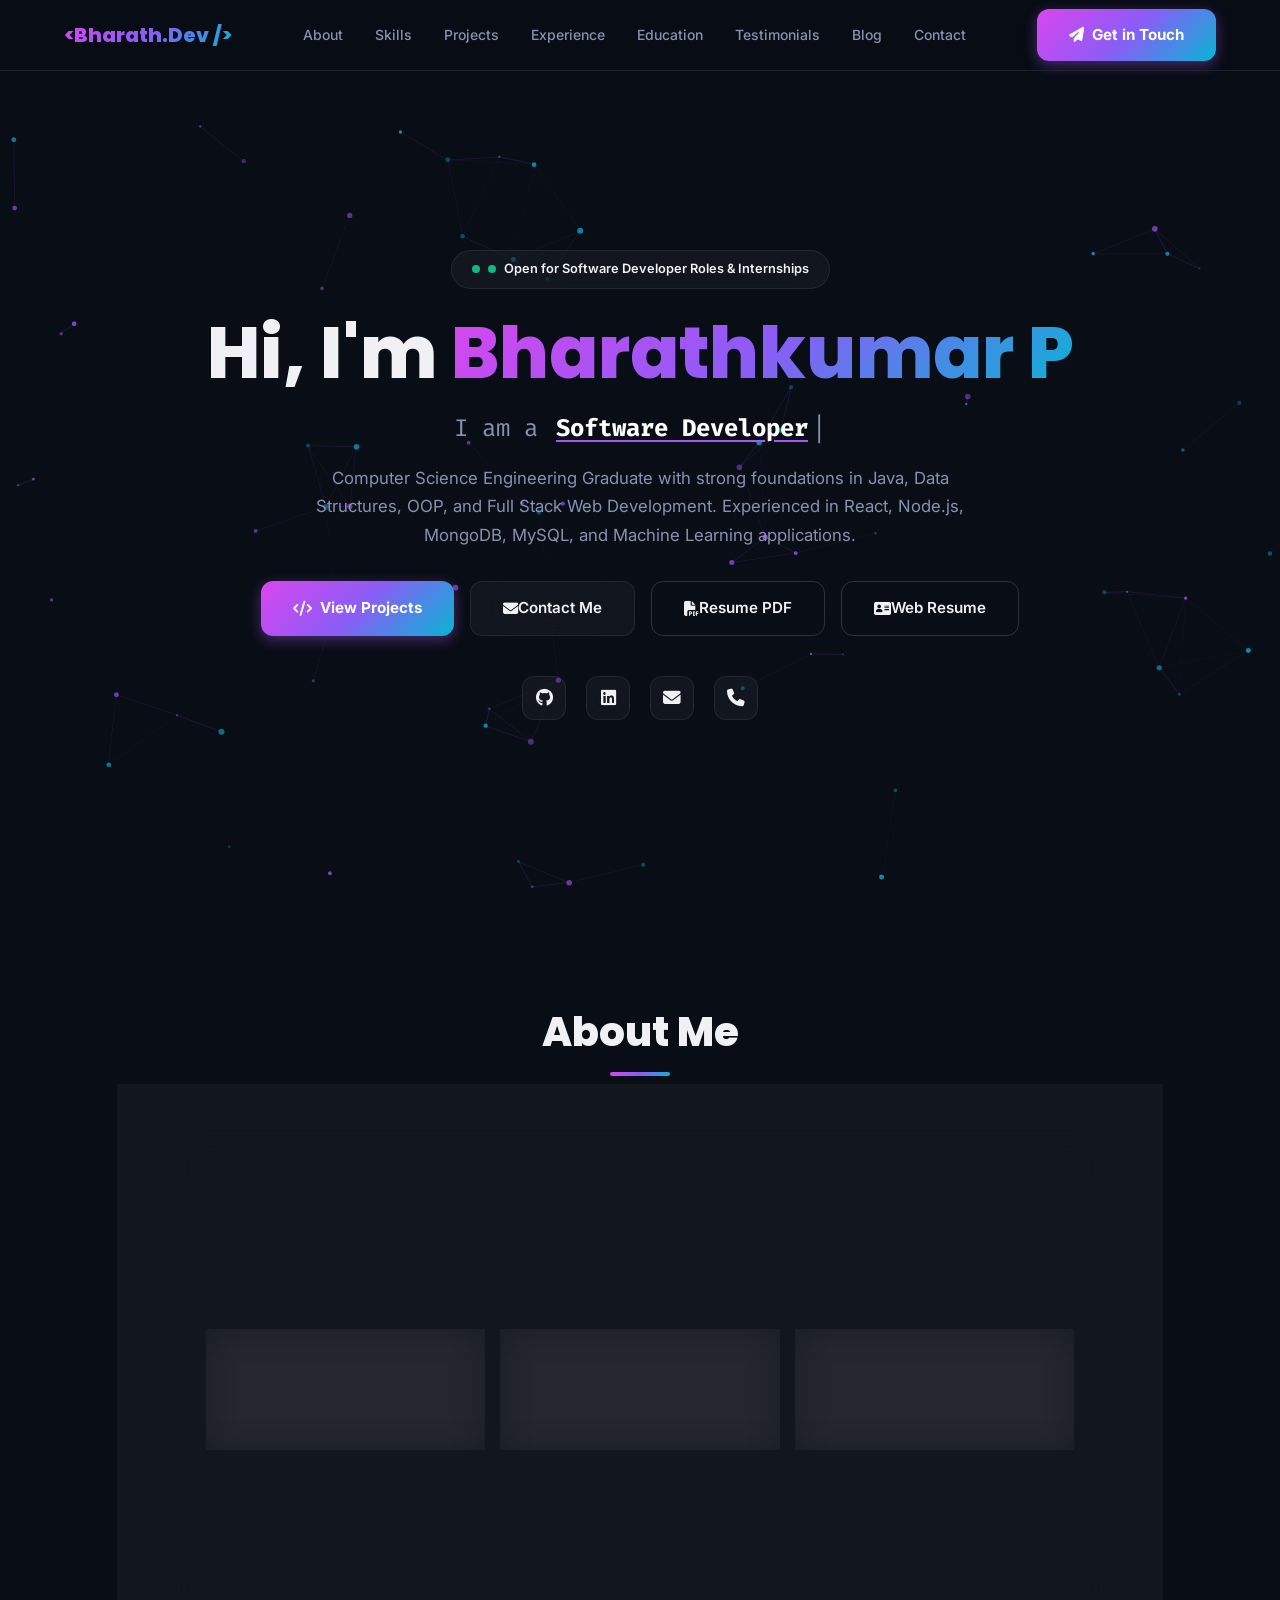
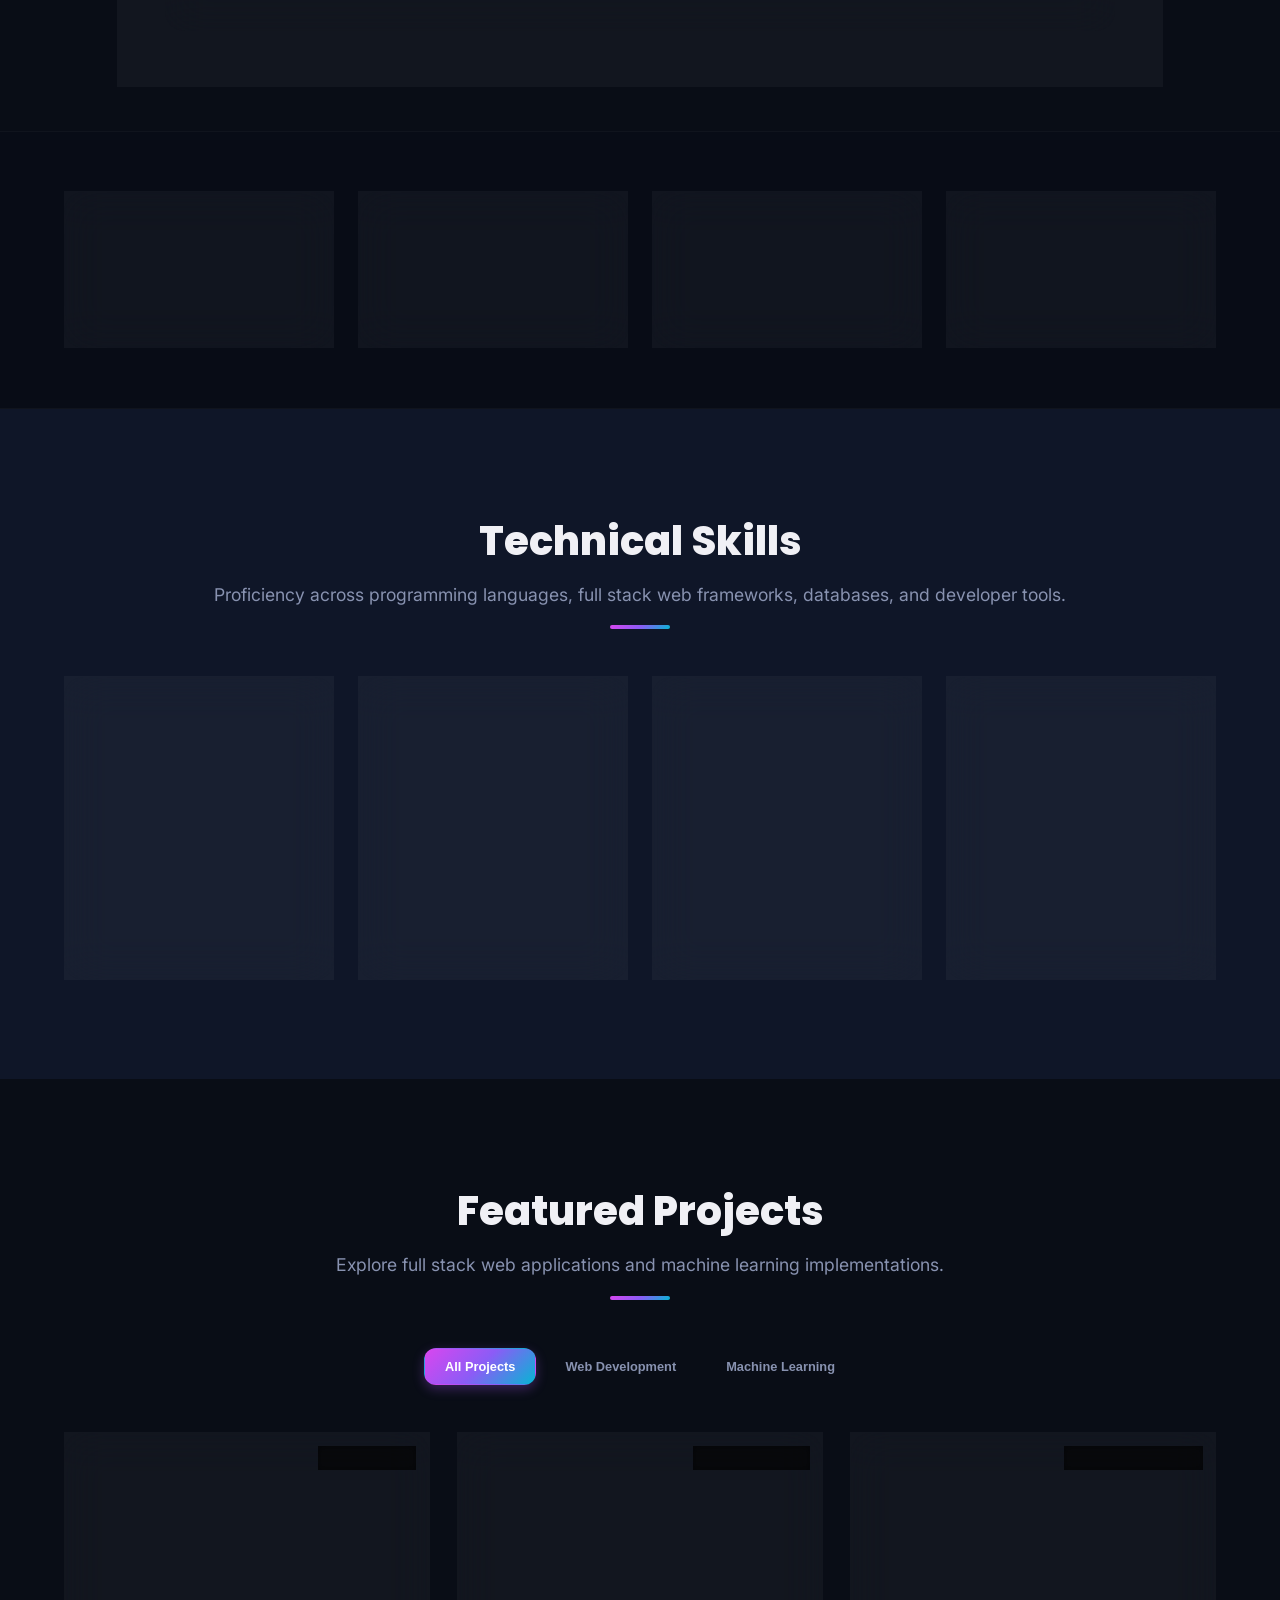
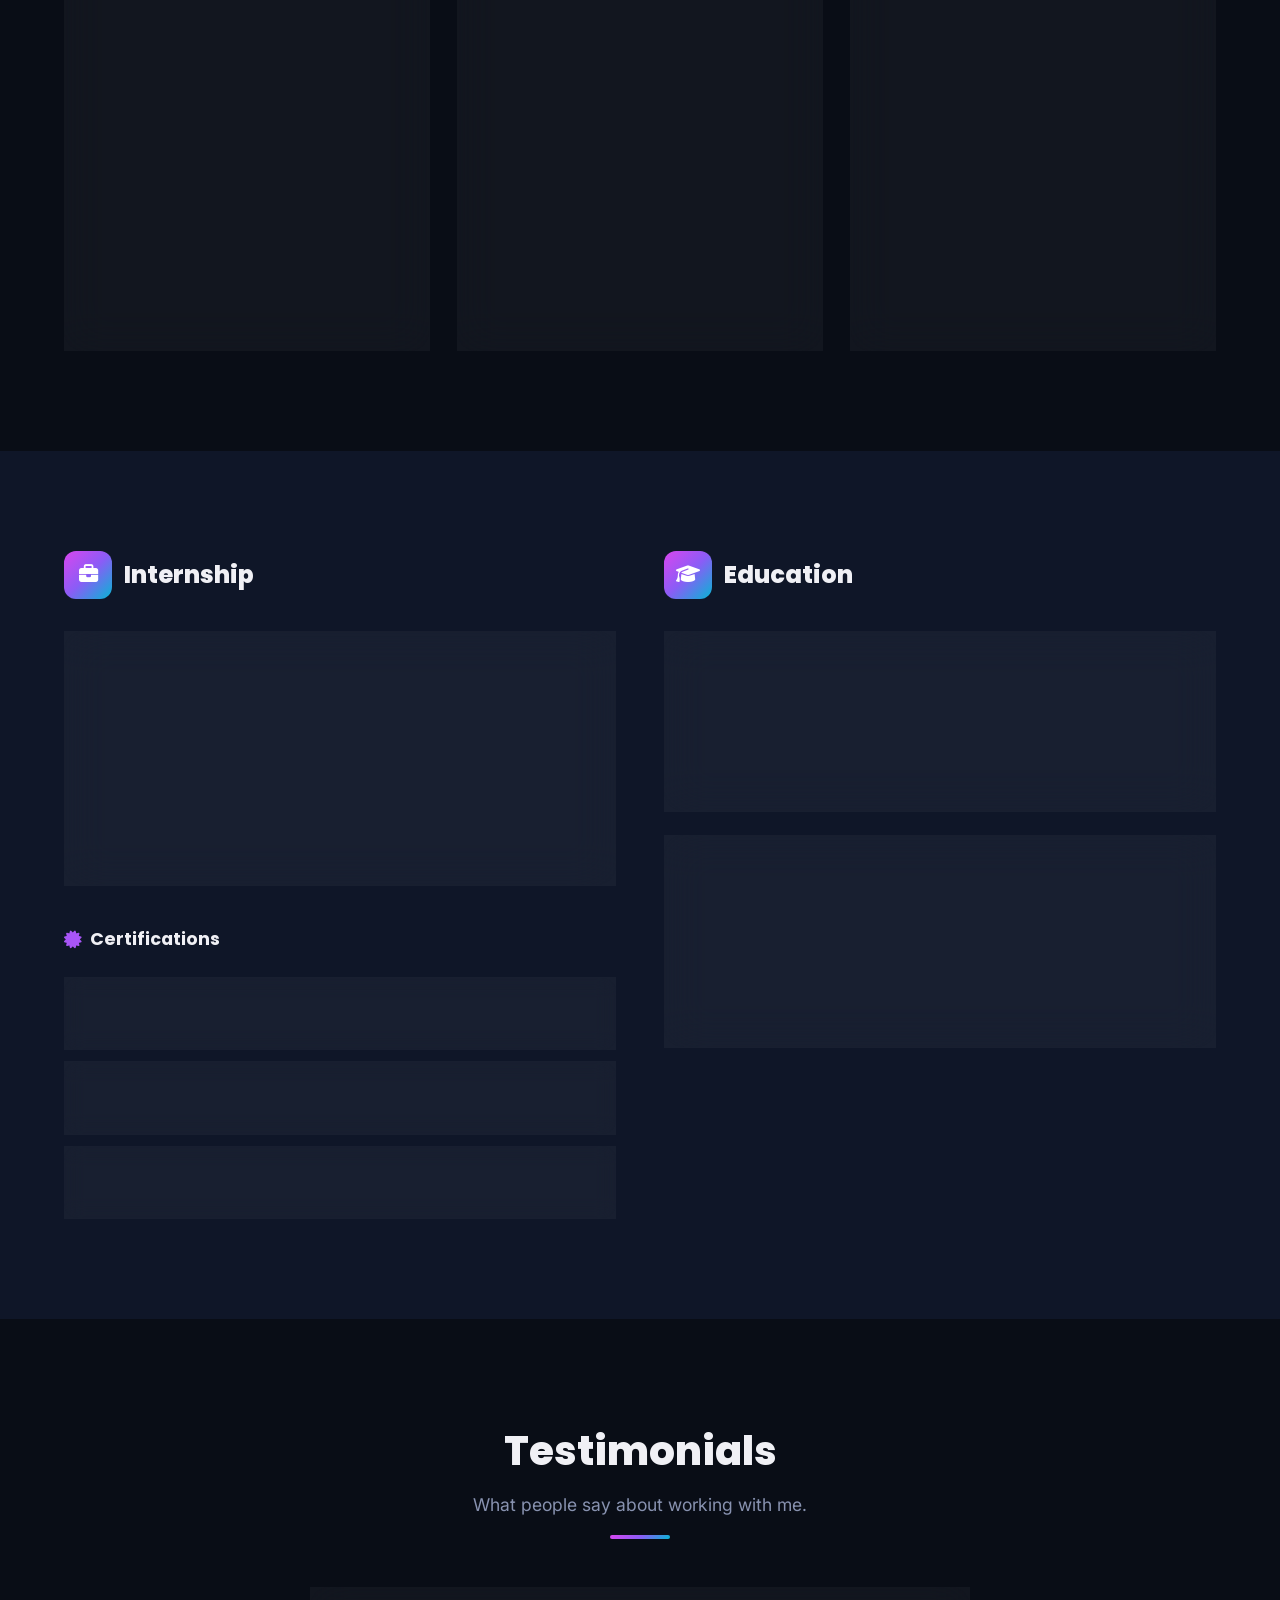
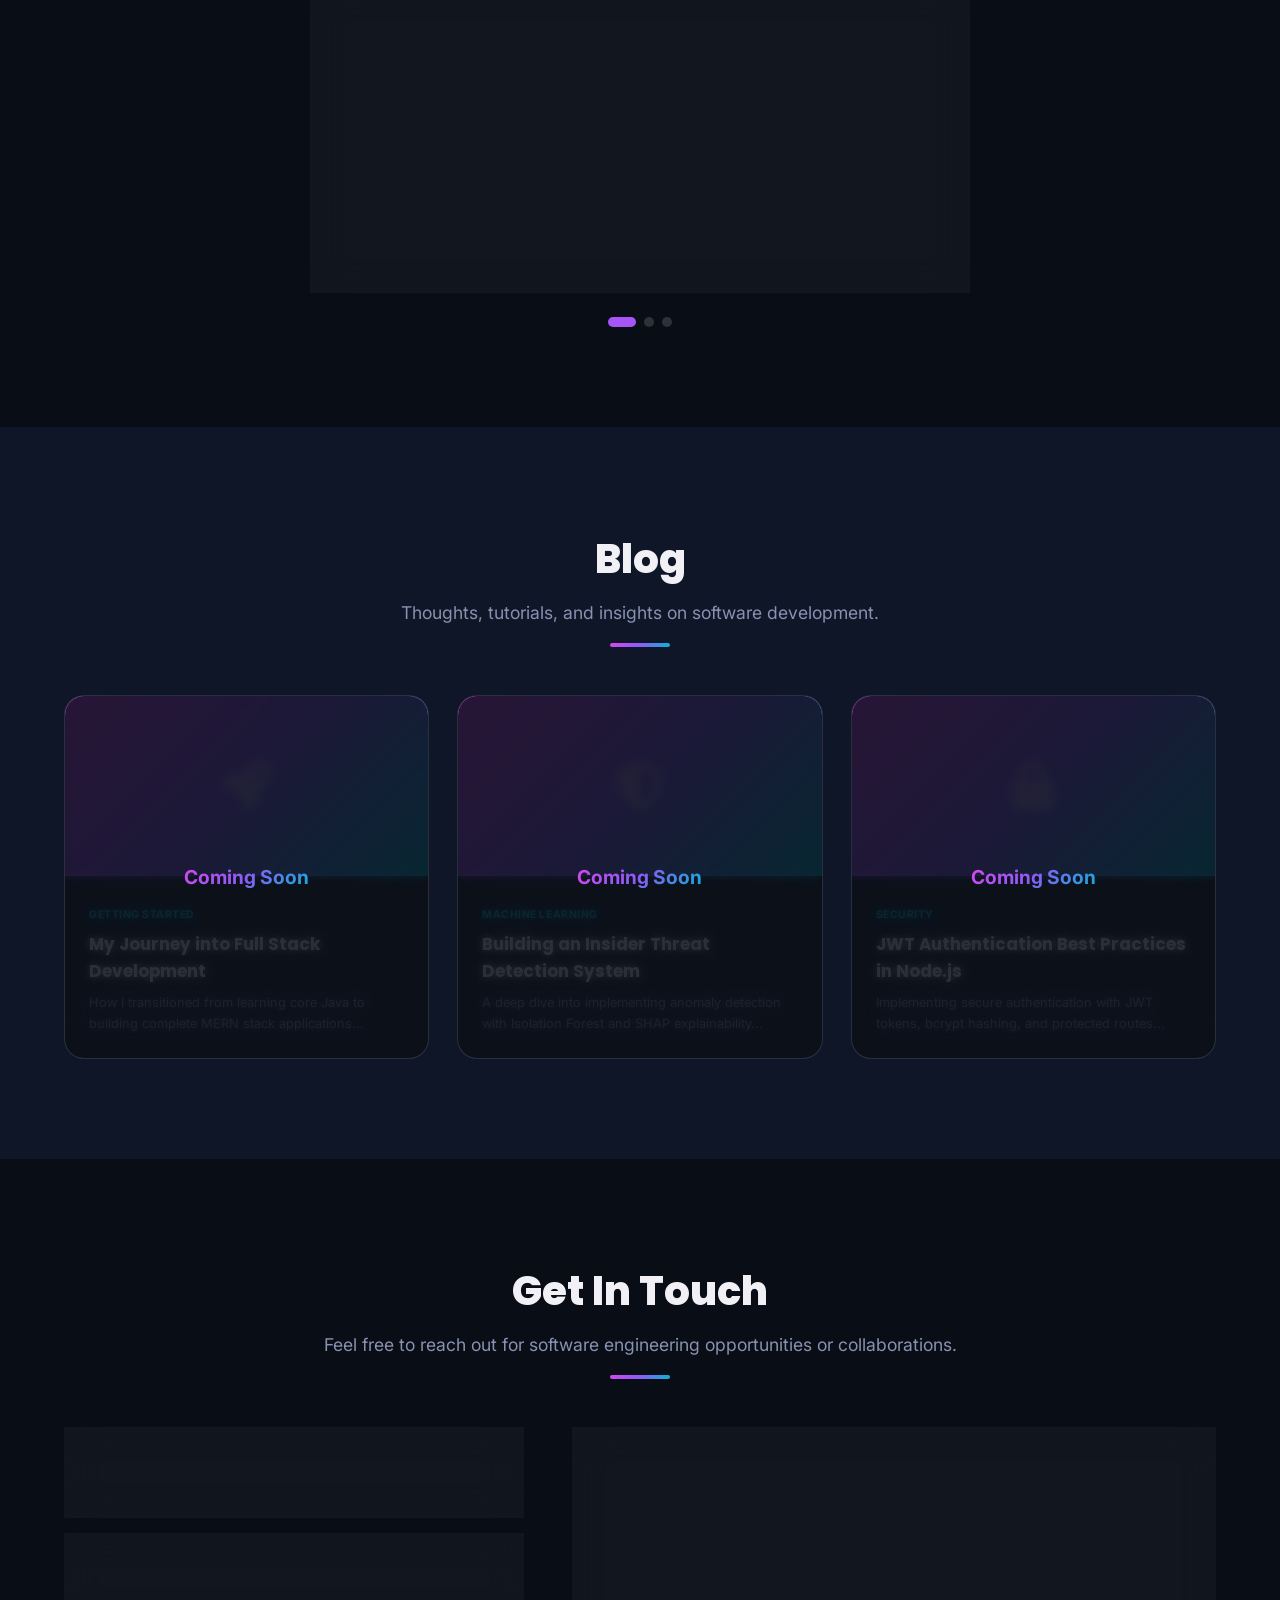
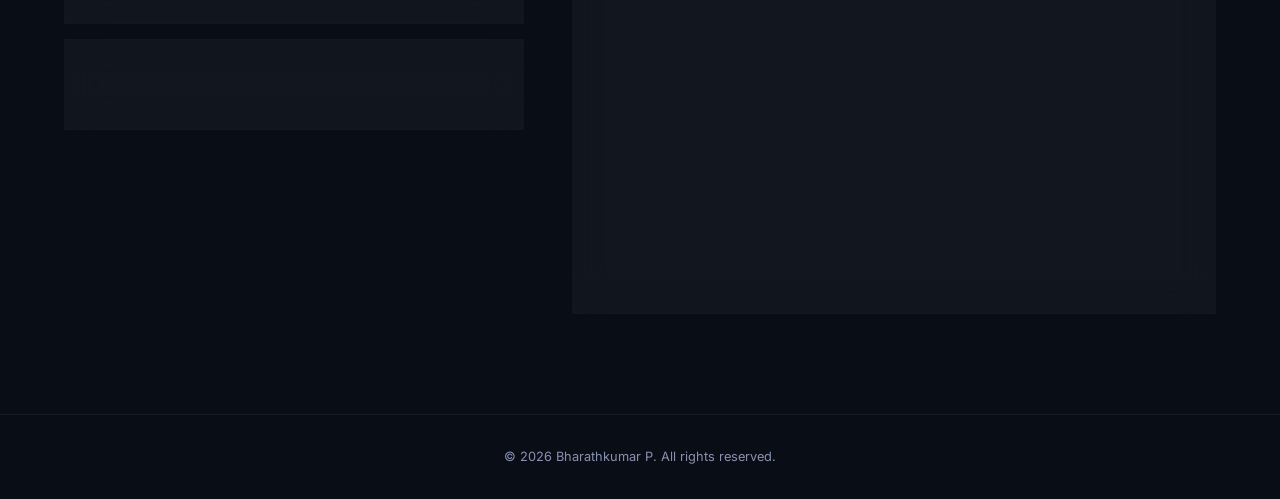
==== index.html @ 5c3d25b7 "Initial portfolio website" ====
<!DOCTYPE html>
<html lang="en">
<head>
    <meta charset="UTF-8">
    <meta name="viewport" content="width=device-width, initial-scale=1.0">
    <title>Bharathkumar P | Software Developer Portfolio</title>
    <meta name="description" content="Portfolio of Bharathkumar P — Computer Science graduate skilled in Java, React, Node.js, MongoDB, MySQL, and Machine Learning. Open for software developer roles.">
    <meta name="keywords" content="Bharathkumar P, Software Developer, Full Stack Developer, React, Java, Portfolio">
    <meta name="author" content="Bharathkumar P">
    <meta name="theme-color" content="#090d16">
    <link rel="stylesheet" href="index.css">
    <link rel="stylesheet" href="https://cdnjs.cloudflare.com/ajax/libs/font-awesome/6.5.1/css/all.min.css">
    <link href="https://fonts.googleapis.com/css2?family=Fira+Code:wght@400;500;700&family=Inter:wght@300;400;500;600;700;800&family=Poppins:wght@400;600;700;800&display=swap" rel="stylesheet">
</head>
<body>

    <!-- ==================== LOADING SCREEN ==================== -->
    <div class="loading-screen" id="loading-screen">
        <div class="loading-logo gradient-text">&lt;Bharath.Dev /&gt;</div>
        <div class="loading-ring"></div>
    </div>

    <!-- ==================== HEADER / NAVIGATION ==================== -->
    <header class="header" id="header">
        <div class="container header-inner">
            <a href="#hero" class="nav-logo gradient-text">&lt;Bharath.Dev /&gt;</a>

            <nav class="nav-links" id="nav-links">
                <a href="#about">About</a>
                <a href="#skills">Skills</a>
                <a href="#projects">Projects</a>
                <a href="#experience">Experience</a>
                <a href="#education">Education</a>
                <a href="#testimonials">Testimonials</a>
                <a href="#blog">Blog</a>
                <a href="#contact">Contact</a>
            </nav>

            <a href="#contact" class="nav-cta btn-primary">
                <i class="fa-solid fa-paper-plane"></i> Get in Touch
            </a>

            <button class="mobile-menu-btn" id="mobile-menu-btn" aria-label="Toggle menu">
                <i class="fa-solid fa-bars"></i>
            </button>
        </div>

        <div class="mobile-menu" id="mobile-menu">
            <a href="#about">About</a>
            <a href="#skills">Skills</a>
            <a href="#projects">Projects</a>
            <a href="#experience">Experience</a>
            <a href="#education">Education</a>
            <a href="#testimonials">Testimonials</a>
            <a href="#blog">Blog</a>
            <a href="#contact">Contact</a>
        </div>
    </header>

    <!-- ==================== HERO SECTION ==================== -->
    <section class="hero" id="hero">
        <canvas id="particle-canvas"></canvas>
        <div class="hero-content">
            <div class="hero-badge">
                <span class="status-dot"></span>
                <span>Open for Software Developer Roles &amp; Internships</span>
            </div>

            <h1 class="hero-title">
                Hi, I'm <span class="gradient-text">Bharathkumar P</span>
            </h1>

            <div class="hero-typing">
                <span>I am a&nbsp;</span>
                <span id="typing-text" class="typing-highlight"></span>
                <span class="cursor">|</span>
            </div>

            <p class="hero-description">
                Computer Science Engineering Graduate with strong foundations in Java, Data Structures, OOP, and Full Stack Web Development. Experienced in React, Node.js, MongoDB, MySQL, and Machine Learning applications.
            </p>

            <div class="hero-buttons">
                <a href="#projects" class="btn-primary">
                    <i class="fa-solid fa-code"></i> View Projects
                </a>
                <a href="#contact" class="btn-secondary">
                    <i class="fa-solid fa-envelope"></i> Contact Me
                </a>
                <a href="Bharathkumar_P_Resume.pdf" target="_blank" class="btn-outline" title="View PDF Resume">
                    <i class="fa-solid fa-file-pdf"></i> Resume PDF
                </a>
                <a href="resume.html" target="_blank" class="btn-outline" title="Interactive Web Resume">
                    <i class="fa-solid fa-address-card"></i> Web Resume
                </a>
            </div>

            <div class="hero-socials">
                <a href="https://github.com/BHARATHKUMAR011" target="_blank" rel="noopener noreferrer" title="GitHub">
                    <i class="fa-brands fa-github"></i>
                </a>
                <a href="https://linkedin.com/in/bharath-kumar-p-1548b025b" target="_blank" rel="noopener noreferrer" title="LinkedIn">
                    <i class="fa-brands fa-linkedin"></i>
                </a>
                <a href="mailto:bharathkumarp234@gmail.com" title="Email">
                    <i class="fa-solid fa-envelope"></i>
                </a>
                <a href="tel:+919384428341" title="Phone">
                    <i class="fa-solid fa-phone"></i>
                </a>
            </div>
        </div>
    </section>

    <!-- ==================== ABOUT SECTION ==================== -->
    <section class="section" id="about">
        <div class="container">
            <div class="section-header reveal">
                <h2 class="section-title">About Me</h2>
                <div class="section-divider"></div>
            </div>

            <div class="about-container reveal">
                <div class="about-text">
                    <h3>Passionate Entry-Level Software Developer</h3>
                    <p>
                        Entry-level Software Developer based in Chennai, Tamil Nadu with strong foundations in Java, Data Structures, Object-Oriented Programming, and Full Stack Web Development. Skilled in React, Node.js, MongoDB, and MySQL with hands-on experience in web development and machine learning projects.
                    </p>

                    <div class="about-highlights">
                        <div class="about-highlight-card">
                            <i class="fa-solid fa-code"></i>
                            <div class="highlight-label">Core Langs</div>
                            <div class="highlight-value">Java & Python</div>
                        </div>
                        <div class="about-highlight-card">
                            <div class="skill-icon-box" style="width:auto; height:auto; background:none;"><i class="fa-solid fa-layer-group"></i></div>
                            <div class="highlight-label">Stack</div>
                            <div class="highlight-value">MERN & MySQL</div>
                        </div>
                        <div class="about-highlight-card">
                            <i class="fa-solid fa-brain"></i>
                            <div class="highlight-label">Domain</div>
                            <div class="highlight-value">Web & ML</div>
                        </div>
                    </div>

                    <div class="about-strengths">
                        <span class="about-strengths-label">Core Strengths & Interests:</span>
                        <div class="about-tags">
                            <span class="about-tag"><i class="fa-solid fa-check"></i> Technical Problem Solving</span>
                            <span class="about-tag"><i class="fa-solid fa-check"></i> Team Collaboration</span>
                            <span class="about-tag"><i class="fa-solid fa-check"></i> Leadership</span>
                            <span class="about-tag"><i class="fa-solid fa-check"></i> Time Management</span>
                            <span class="about-tag"><i class="fa-solid fa-check"></i> Continuous Learning</span>
                            <span class="about-tag"><i class="fa-solid fa-book"></i> Reading Books</span>
                        </div>
                    </div>
                </div>
            </div>
        </div>
    </section>

    <!-- ==================== STATS COUNTER ==================== -->
    <section class="stats" id="stats">
        <div class="container">
            <div class="stats-grid">
                <div class="stat-card reveal reveal-delay-1">
                    <div class="stat-number" data-target="3" data-suffix="+">0</div>
                    <div class="stat-label">Projects Built</div>
                </div>
                <div class="stat-card reveal reveal-delay-2">
                    <div class="stat-number" data-target="10" data-suffix="+">0</div>
                    <div class="stat-label">Technologies</div>
                </div>
                <div class="stat-card reveal reveal-delay-3">
                    <div class="stat-number" data-target="8" data-suffix=".01">0</div>
                    <div class="stat-label">CGPA Score</div>
                </div>
                <div class="stat-card reveal reveal-delay-4">
                    <div class="stat-number" data-target="1" data-suffix="">0</div>
                    <div class="stat-label">Internship</div>
                </div>
            </div>
        </div>
    </section>

    <!-- ==================== TECHNICAL SKILLS ==================== -->
    <section class="section section-alt" id="skills">
        <div class="container">
            <div class="section-header reveal">
                <h2 class="section-title">Technical Skills</h2>
                <p class="section-subtitle">Proficiency across programming languages, full stack web frameworks, databases, and developer tools.</p>
                <div class="section-divider"></div>
            </div>

            <div class="skills-grid">
                <!-- Languages -->
                <div class="skill-category reveal reveal-delay-1">
                    <div class="skill-category-header">
                        <div class="skill-icon-box"><i class="fa-solid fa-terminal"></i></div>
                        <h3>Languages</h3>
                    </div>
                    <div class="skill-bars">
                        <div class="skill-bar">
                            <div class="skill-bar-label">
                                <span>Java</span><span>85%</span>
                            </div>
                            <div class="skill-bar-track">
                                <div class="skill-bar-fill" style="--fill-width: 85%"></div>
                            </div>
                        </div>
                        <div class="skill-bar">
                            <div class="skill-bar-label">
                                <span>Python</span><span>80%</span>
                            </div>
                            <div class="skill-bar-track">
                                <div class="skill-bar-fill" style="--fill-width: 80%"></div>
                            </div>
                        </div>
                        <div class="skill-bar">
                            <div class="skill-bar-label">
                                <span>C</span><span>70%</span>
                            </div>
                            <div class="skill-bar-track">
                                <div class="skill-bar-fill" style="--fill-width: 70%"></div>
                            </div>
                        </div>
                    </div>
                </div>

                <!-- Frontend -->
                <div class="skill-category reveal reveal-delay-2">
                    <div class="skill-category-header">
                        <div class="skill-icon-box"><i class="fa-solid fa-laptop-code"></i></div>
                        <h3>Frontend</h3>
                    </div>
                    <div class="skill-bars">
                        <div class="skill-bar">
                            <div class="skill-bar-label">
                                <span>React.js</span><span>85%</span>
                            </div>
                            <div class="skill-bar-track">
                                <div class="skill-bar-fill" style="--fill-width: 85%"></div>
                            </div>
                        </div>
                        <div class="skill-bar">
                            <div class="skill-bar-label">
                                <span>JavaScript (ES6+)</span><span>82%</span>
                            </div>
                            <div class="skill-bar-track">
                                <div class="skill-bar-fill" style="--fill-width: 82%"></div>
                            </div>
                        </div>
                        <div class="skill-bar">
                            <div class="skill-bar-label">
                                <span>HTML5 / CSS3</span><span>90%</span>
                            </div>
                            <div class="skill-bar-track">
                                <div class="skill-bar-fill" style="--fill-width: 90%"></div>
                            </div>
                        </div>
                    </div>
                </div>

                <!-- Backend & DB -->
                <div class="skill-category reveal reveal-delay-3">
                    <div class="skill-category-header">
                        <div class="skill-icon-box"><i class="fa-solid fa-server"></i></div>
                        <h3>Backend & DB</h3>
                    </div>
                    <div class="skill-bars">
                        <div class="skill-bar">
                            <div class="skill-bar-label">
                                <span>Node.js / Express</span><span>80%</span>
                            </div>
                            <div class="skill-bar-track">
                                <div class="skill-bar-fill" style="--fill-width: 80%"></div>
                            </div>
                        </div>
                        <div class="skill-bar">
                            <div class="skill-bar-label">
                                <span>Spring Boot</span><span>72%</span>
                            </div>
                            <div class="skill-bar-track">
                                <div class="skill-bar-fill" style="--fill-width: 72%"></div>
                            </div>
                        </div>
                        <div class="skill-bar">
                            <div class="skill-bar-label">
                                <span>MySQL & MongoDB</span><span>85%</span>
                            </div>
                            <div class="skill-bar-track">
                                <div class="skill-bar-fill" style="--fill-width: 85%"></div>
                            </div>
                        </div>
                    </div>
                </div>

                <!-- Developer Tools -->
                <div class="skill-category reveal reveal-delay-4">
                    <div class="skill-category-header">
                        <div class="skill-icon-box"><i class="fa-solid fa-wrench"></i></div>
                        <h3>Developer Tools</h3>
                    </div>
                    <div class="skill-tags">
                        <span class="skill-tag"><i class="fa-brands fa-git-alt"></i> Git</span>
                        <span class="skill-tag"><i class="fa-brands fa-github"></i> GitHub</span>
                        <span class="skill-tag">VS Code</span>
                        <span class="skill-tag">IntelliJ IDEA</span>
                        <span class="skill-tag">Eclipse</span>
                        <span class="skill-tag">REST APIs</span>
                        <span class="skill-tag">JWT & Bcrypt</span>
                        <span class="skill-tag">Vite</span>
                    </div>
                </div>
            </div>
        </div>
    </section>

    <!-- ==================== FEATURED PROJECTS ==================== -->
    <section class="section" id="projects">
        <div class="container">
            <div class="section-header reveal">
                <h2 class="section-title">Featured Projects</h2>
                <p class="section-subtitle">Explore full stack web applications and machine learning implementations.</p>
                <div class="section-divider"></div>
            </div>

            <div class="project-filters reveal">
                <button class="filter-btn active" data-filter="all">All Projects</button>
                <button class="filter-btn" data-filter="web">Web Development</button>
                <button class="filter-btn" data-filter="ml">Machine Learning</button>
            </div>

            <div class="projects-grid" id="projects-grid">
                <!-- Project 1: Habit Tracker -->
                <div class="project-card reveal reveal-delay-1" data-category="web">
                    <div class="project-card-image">
                        <img src="https://images.unsplash.com/photo-1484480974693-6ca0a78fb36b?auto=format&fit=crop&w=600&q=80" alt="Habit Tracker MERN Stack Application">
                        <span class="project-card-badge">MERN Stack</span>
                    </div>
                    <div class="project-card-body">
                        <h3>Habit Tracker Application</h3>
                        <p>Full-stack application for users to create, update, delete, and monitor daily habits. Features JWT authentication, bcrypt hashing, consecutive streak calculation, and responsive UI updates.</p>
                        <div class="project-tech-tags">
                            <span class="project-tech-tag">React.js</span>
                            <span class="project-tech-tag">Node.js</span>
                            <span class="project-tech-tag">Express.js</span>
                            <span class="project-tech-tag">MongoDB</span>
                            <span class="project-tech-tag">JWT</span>
                        </div>
                        <div class="project-card-footer">
                            <button class="project-details-btn" data-project="habit">
                                Details <i class="fa-solid fa-arrow-right"></i>
                            </button>
                            <div style="display: flex; gap: 8px; flex-wrap: wrap;">
                                <a href="https://habit-tracker-smoky-theta.vercel.app/" target="_blank" rel="noopener noreferrer" class="project-repo-link" style="background: rgba(16, 185, 129, 0.15); color: #10b981; border-color: rgba(16, 185, 129, 0.3);">
                                    <i class="fa-solid fa-arrow-up-right-from-square"></i> Live Demo
                                </a>
                                <a href="https://github.com/BHARATHKUMAR011/Habit-Tracker" target="_blank" rel="noopener noreferrer" class="project-repo-link">
                                    <i class="fa-brands fa-github"></i> Repository
                                </a>
                            </div>
                        </div>
                    </div>
                </div>

                <!-- Project 2: INOX Theatre Booking -->
                <div class="project-card reveal reveal-delay-2" data-category="web">
                    <div class="project-card-image">
                        <img src="https://images.unsplash.com/photo-1489599849927-2ee91cede3ba?auto=format&fit=crop&w=600&q=80" alt="INOX Theatre Movie Booking System">
                        <span class="project-card-badge">React + MySQL</span>
                    </div>
                    <div class="project-card-body">
                        <h3>INOX Theatre Movie Booking</h3>
                        <p>Full-stack movie ticketing Single Page Application (SPA). Interactive seat selection interface with automated e-ticket generation and secure user data via JWT authentication.</p>
                        <div class="project-tech-tags">
                            <span class="project-tech-tag">React.js</span>
                            <span class="project-tech-tag">Node.js</span>
                            <span class="project-tech-tag">MySQL</span>
                            <span class="project-tech-tag">REST API</span>
                        </div>
                        <div class="project-card-footer">
                            <button class="project-details-btn" data-project="inox">
                                Details <i class="fa-solid fa-arrow-right"></i>
                            </button>
                            <a href="https://github.com/BHARATHKUMAR011/INOX-Theatre-Movie-Booking-System" target="_blank" rel="noopener noreferrer" class="project-repo-link">
                                <i class="fa-brands fa-github"></i> Repository
                            </a>
                        </div>
                    </div>
                </div>

                <!-- Project 3: Insider Threat Detection -->
                <div class="project-card reveal reveal-delay-3" data-category="ml">
                    <div class="project-card-image">
                        <img src="https://images.unsplash.com/photo-1563986768609-322da13575f3?auto=format&fit=crop&w=600&q=80" alt="Insider Threat Detection System">
                        <span class="project-card-badge">Machine Learning</span>
                    </div>
                    <div class="project-card-body">
                        <h3>Insider Threat Detection</h3>
                        <p>ML-based insider threat detection system implementing Isolation Forest and One-Class SVM algorithms with feature engineering and SHAP model explainability via Streamlit.</p>
                        <div class="project-tech-tags">
                            <span class="project-tech-tag">Python</span>
                            <span class="project-tech-tag">Scikit-Learn</span>
                            <span class="project-tech-tag">Streamlit</span>
                            <span class="project-tech-tag">SHAP</span>
                        </div>
                        <div class="project-card-footer">
                            <button class="project-details-btn" data-project="threat">
                                Details <i class="fa-solid fa-arrow-right"></i>
                            </button>
                            <a href="https://github.com/BHARATHKUMAR011/AI-Powered-Insider-Threat-Detection-System" target="_blank" rel="noopener noreferrer" class="project-repo-link">
                                <i class="fa-brands fa-github"></i> Repository
                            </a>
                        </div>
                    </div>
                </div>
            </div>
        </div>
    </section>

    <!-- ==================== EXPERIENCE ==================== -->
    <section class="section section-alt" id="experience">
        <div class="container">
            <div class="timeline-grid">
                <!-- Internship Column -->
                <div class="timeline-column reveal-left">
                    <div class="timeline-column-header">
                        <div class="skill-icon-box"><i class="fa-solid fa-briefcase"></i></div>
                        <h2>Internship</h2>
                    </div>

                    <div class="timeline-items">
                        <div class="timeline-card">
                            <div class="timeline-card-header">
                                <h3>Web Development Intern</h3>
                                <span class="timeline-date">June – August 2025</span>
                            </div>
                            <h4>Shahar Technologies OPC Private Limited, Madurai</h4>
                            <ul>
                                <li>Developed and maintained responsive web pages ensuring cross-browser compatibility.</li>
                                <li>Collaborated closely with design teams to translate UI/UX designs into efficient frontend code.</li>
                                <li>Executed and optimized CRUD operations using SQL database structures.</li>
                            </ul>
                        </div>
                    </div>

                    <!-- Certifications -->
                    <div class="certs-section">
                        <h3 class="certs-heading"><i class="fa-solid fa-certificate"></i> Certifications</h3>
                        <div class="cert-grid">
                            <div class="cert-card">
                                <i class="fa-solid fa-award"></i>
                                <div>
                                    <div class="cert-title">Web Development Intern Certification</div>
                                    <div class="cert-issuer">Shahar Technologies</div>
                                </div>
                            </div>
                            <div class="cert-card">
                                <i class="fa-solid fa-award"></i>
                                <div>
                                    <div class="cert-title">Employability Skills</div>
                                    <div class="cert-issuer">Titan LEAP & Naandi Foundation</div>
                                </div>
                            </div>
                            <div class="cert-card">
                                <i class="fa-solid fa-award"></i>
                                <div>
                                    <div class="cert-title">AI Fluency Training</div>
                                    <div class="cert-issuer">Naan Mudhalvan & Microsoft</div>
                                </div>
                            </div>
                        </div>
                    </div>
                </div>

                <!-- Education Column -->
                <div class="timeline-column reveal-right" id="education">
                    <div class="timeline-column-header">
                        <div class="skill-icon-box"><i class="fa-solid fa-graduation-cap"></i></div>
                        <h2>Education</h2>
                    </div>

                    <div class="timeline-items">
                        <div class="timeline-card">
                            <div class="timeline-card-header">
                                <h3>B.E. Computer Science & Engineering</h3>
                                <span class="timeline-date">2022 – 2026</span>
                            </div>
                            <h4>University College of Engineering, BIT Campus, Trichy</h4>
                            <div class="gpa-badge">CGPA: 8.01 / 10</div>
                        </div>

                        <div class="timeline-card">
                            <div class="timeline-card-header">
                                <h3>Higher Secondary Schooling (HSC & SSLC)</h3>
                                <span class="timeline-date-muted">SJSV HSS, Villupuram</span>
                            </div>
                            <div class="score-grid">
                                <div class="score-item">
                                    <div class="score-label">HSC Score</div>
                                    <div class="score-value gradient-text">84.6%</div>
                                </div>
                                <div class="score-item">
                                    <div class="score-label">SSLC Score</div>
                                    <div class="score-value gradient-text">80.3%</div>
                                </div>
                            </div>
                        </div>
                    </div>
                </div>
            </div>
        </div>
    </section>

    <!-- ==================== TESTIMONIALS ==================== -->
    <section class="section" id="testimonials">
        <div class="container">
            <div class="section-header reveal">
                <h2 class="section-title">Testimonials</h2>
                <p class="section-subtitle">What people say about working with me.</p>
                <div class="section-divider"></div>
            </div>

            <div class="testimonial-carousel reveal">
                <div class="testimonial-track">
                    <div class="testimonial-slide">
                        <div class="testimonial-card">
                            <div class="quote-icon"><i class="fa-solid fa-quote-left"></i></div>
                            <blockquote>
                                "Bharath is an exceptional developer with a keen eye for detail. His ability to quickly learn new technologies and deliver high-quality code made him an invaluable member of our team during his internship."
                            </blockquote>
                            <div class="testimonial-author">
                                <span class="name">Team Lead</span>
                                <span class="role">Shahar Technologies</span>
                            </div>
                        </div>
                    </div>
                    <div class="testimonial-slide">
                        <div class="testimonial-card">
                            <div class="quote-icon"><i class="fa-solid fa-quote-left"></i></div>
                            <blockquote>
                                "Working with Bharath on our college project was a fantastic experience. His strong foundation in Java and data structures, combined with his collaborative spirit, drove our team to deliver outstanding results."
                            </blockquote>
                            <div class="testimonial-author">
                                <span class="name">Project Partner</span>
                                <span class="role">UCE BIT Campus, Trichy</span>
                            </div>
                        </div>
                    </div>
                    <div class="testimonial-slide">
                        <div class="testimonial-card">
                            <div class="quote-icon"><i class="fa-solid fa-quote-left"></i></div>
                            <blockquote>
                                "Bharath demonstrates remarkable problem-solving skills and a passion for continuous learning. His MERN stack projects showcase both technical depth and a user-centric approach to software development."
                            </blockquote>
                            <div class="testimonial-author">
                                <span class="name">Faculty Advisor</span>
                                <span class="role">Department of CSE, UCE BIT Campus</span>
                            </div>
                        </div>
                    </div>
                </div>
                <div class="testimonial-dots">
                    <button class="testimonial-dot active" aria-label="Slide 1"></button>
                    <button class="testimonial-dot" aria-label="Slide 2"></button>
                    <button class="testimonial-dot" aria-label="Slide 3"></button>
                </div>
            </div>
        </div>
    </section>

    <!-- ==================== BLOG SECTION ==================== -->
    <section class="section section-alt" id="blog">
        <div class="container">
            <div class="section-header reveal">
                <h2 class="section-title">Blog</h2>
                <p class="section-subtitle">Thoughts, tutorials, and insights on software development.</p>
                <div class="section-divider"></div>
            </div>

            <div class="blog-grid">
                <div class="blog-card reveal reveal-delay-1">
                    <div class="blog-card-image">
                        <i class="fa-solid fa-rocket"></i>
                    </div>
                    <div class="blog-card-body">
                        <span class="blog-tag">Getting Started</span>
                        <h3>My Journey into Full Stack Development</h3>
                        <p>How I transitioned from learning core Java to building complete MERN stack applications...</p>
                    </div>
                    <div class="coming-soon-overlay">
                        <span class="gradient-text">Coming Soon</span>
                    </div>
                </div>

                <div class="blog-card reveal reveal-delay-2">
                    <div class="blog-card-image">
                        <i class="fa-solid fa-shield-halved"></i>
                    </div>
                    <div class="blog-card-body">
                        <span class="blog-tag">Machine Learning</span>
                        <h3>Building an Insider Threat Detection System</h3>
                        <p>A deep dive into implementing anomaly detection with Isolation Forest and SHAP explainability...</p>
                    </div>
                    <div class="coming-soon-overlay">
                        <span class="gradient-text">Coming Soon</span>
                    </div>
                </div>

                <div class="blog-card reveal reveal-delay-3">
                    <div class="blog-card-image">
                        <i class="fa-solid fa-lock"></i>
                    </div>
                    <div class="blog-card-body">
                        <span class="blog-tag">Security</span>
                        <h3>JWT Authentication Best Practices in Node.js</h3>
                        <p>Implementing secure authentication with JWT tokens, bcrypt hashing, and protected routes...</p>
                    </div>
                    <div class="coming-soon-overlay">
                        <span class="gradient-text">Coming Soon</span>
                    </div>
                </div>
            </div>
        </div>
    </section>

    <!-- ==================== CONTACT SECTION ==================== -->
    <section class="section" id="contact">
        <div class="container">
            <div class="section-header reveal">
                <h2 class="section-title">Get In Touch</h2>
                <p class="section-subtitle">Feel free to reach out for software engineering opportunities or collaborations.</p>
                <div class="section-divider"></div>
            </div>

            <div class="contact-grid">
                <div class="contact-info-cards reveal-left">
                    <div class="contact-info-card">
                        <div class="contact-icon-box">
                            <i class="fa-solid fa-envelope"></i>
                        </div>
                        <div>
                            <div class="contact-label">Email Address</div>
                            <a href="mailto:bharathkumarp234@gmail.com" class="contact-value">bharathkumarp234@gmail.com</a>
                        </div>
                    </div>
                    <div class="contact-info-card">
                        <div class="contact-icon-box">
                            <i class="fa-solid fa-phone"></i>
                        </div>
                        <div>
                            <div class="contact-label">Phone Number</div>
                            <a href="tel:+919384428341" class="contact-value">+91 9384428341</a>
                        </div>
                    </div>
                    <div class="contact-info-card">
                        <div class="contact-icon-box">
                            <i class="fa-solid fa-location-dot"></i>
                        </div>
                        <div>
                            <div class="contact-label">Location</div>
                            <div class="contact-value">Chennai, Tamil Nadu</div>
                        </div>
                    </div>
                </div>

                <div class="reveal-right">
                    <form id="contact-form" class="contact-form" action="https://formsubmit.co/bharathkumarp234@gmail.com" method="POST">
                        <input type="hidden" name="_captcha" value="false">
                        <input type="hidden" name="_template" value="table">
                        <div class="form-row">
                            <div class="form-group">
                                <label for="contact-name">Your Name</label>
                                <input type="text" id="contact-name" name="name" required placeholder="John Doe">
                            </div>
                            <div class="form-group">
                                <label for="contact-email">Your Email</label>
                                <input type="email" id="contact-email" name="email" required placeholder="john@example.com">
                            </div>
                        </div>
                        <div class="form-group">
                            <label for="contact-subject">Subject</label>
                            <input type="text" id="contact-subject" name="_subject" required placeholder="Software Engineer Position">
                        </div>
                        <div class="form-group">
                            <label for="contact-message">Message</label>
                            <textarea id="contact-message" name="message" rows="4" required placeholder="Hello Bharath, I'd like to discuss an opportunity..."></textarea>
                        </div>
                        <button type="submit" class="form-submit-btn">
                            <i class="fa-solid fa-paper-plane"></i> Send Message
                        </button>
                    </form>
                </div>
            </div>
        </div>
    </section>

    <!-- ==================== FOOTER ==================== -->
    <footer class="footer">
        <div class="container">
            <p>&copy; 2026 Bharathkumar P. All rights reserved.</p>
        </div>
    </footer>

    <!-- ==================== PROJECT DETAIL MODAL ==================== -->
    <div class="modal-overlay" id="project-modal">
        <div class="modal-content glass-card">
            <button class="modal-close" id="modal-close-btn" aria-label="Close modal">
                <i class="fa-solid fa-xmark"></i>
            </button>
            <div id="modal-body"></div>
        </div>
    </div>

    <!-- ==================== BACK TO TOP BUTTON ==================== -->
    <button class="back-to-top" id="back-to-top" aria-label="Back to top">
        <i class="fa-solid fa-arrow-up"></i>
    </button>

    <!-- ==================== SCRIPTS ==================== -->
    <script src="script.js"></script>

</body>
</html>
---- index.css ----
:root {
    --bg-primary: #090d16;
    --bg-secondary: #0f1628;
    --card-bg: rgba(255, 255, 255, 0.04);
    --card-border: 1px solid rgba(255, 255, 255, 0.08);
    --card-hover-glow: 0 8px 32px rgba(139, 92, 246, 0.15);
    --text-main: #f0f0f5;
    --text-muted: #8892b0;
    --accent-gradient: linear-gradient(135deg, #d946ef 0%, #8b5cf6 50%, #06b6d4 100%);
    --accent-solid: #a855f7;
    --accent-secondary: #06b6d4;
    --font-body: 'Inter', sans-serif;
    --font-heading: 'Poppins', sans-serif;
    --font-code: 'Fira Code', monospace;
    --radius-cards: 20px;
    --radius-buttons: 12px;
}

/* 1. CSS Reset & Base */
*, *::before, *::after { 
    box-sizing: border-box; 
    margin: 0; 
    padding: 0; 
}

html { 
    scroll-behavior: smooth; 
    scroll-padding-top: 80px; 
}

body {
    background-color: var(--bg-primary);
    color: var(--text-main);
    font-family: var(--font-body);
    line-height: 1.6;
    -webkit-font-smoothing: antialiased;
    overflow-x: hidden;
}

::selection { 
    background-color: var(--accent-solid); 
    color: #ffffff; 
}

img { 
    max-width: 100%; 
    display: block; 
}

a { 
    color: inherit; 
    text-decoration: none; 
}

h1, h2, h3, h4, h5, h6 {
    font-family: var(--font-heading);
}

/* 2. Utility Classes */
.container { 
    max-width: 1200px; 
    margin: 0 auto; 
    padding: 0 24px; 
}

.section { 
    padding: 100px 0; 
}

.section-alt {
    background-color: var(--bg-secondary);
}

.section-header {
    text-align: center;
    margin-bottom: 48px;
}

.section-title {
    font-size: 2.5rem;
    font-weight: 800;
    text-align: center;
    margin-bottom: 8px;
}

.section-subtitle {
    text-align: center;
    color: var(--text-muted);
    font-size: 1.1rem;
    margin-bottom: 16px;
}

.section-divider {
    width: 60px;
    height: 4px;
    background: var(--accent-gradient);
    border-radius: 2px;
    margin: 0 auto 48px auto;
}

.gradient-text { 
    background: var(--accent-gradient); 
    -webkit-background-clip: text; 
    -webkit-text-fill-color: transparent; 
}

.glass-card {
    background: var(--card-bg);
    backdrop-filter: blur(20px);
    -webkit-backdrop-filter: blur(20px);
    border: var(--card-border);
    border-radius: var(--radius-cards);
    transition: all 0.3s ease;
}

.glass-card:hover {
    box-shadow: var(--card-hover-glow);
    border-color: rgba(255, 255, 255, 0.12);
}

/* 3. Loading Screen */
.loading-screen {
    position: fixed;
    inset: 0;
    z-index: 9999;
    background: #090d16;
    display: flex;
    flex-direction: column;
    align-items: center;
    justify-content: center;
    transition: opacity 0.6s ease, visibility 0.6s ease;
}

.loading-screen.hidden {
    opacity: 0;
    visibility: hidden;
    pointer-events: none;
}

.loading-logo { 
    font-size: 2rem; 
    font-weight: 800;
    background: var(--accent-gradient);
    -webkit-background-clip: text;
    -webkit-text-fill-color: transparent;
    font-family: var(--font-heading);
}

.loading-ring {
    width: 60px; 
    height: 60px;
    border: 3px solid rgba(255,255,255,0.1);
    border-top-color: #a855f7;
    border-radius: 50%;
    animation: spin 1s linear infinite;
    margin-top: 24px;
}

@keyframes spin { 
    to { transform: rotate(360deg); } 
}

/* 4. Header / Navigation */
.header {
    position: fixed;
    top: 0;
    left: 0;
    width: 100%;
    z-index: 1000;
    background: rgba(9, 13, 22, 0.85);
    backdrop-filter: blur(20px);
    -webkit-backdrop-filter: blur(20px);
    border-bottom: 1px solid rgba(255, 255, 255, 0.08);
}

.header .container {
    display: flex;
    justify-content: space-between;
    align-items: center;
    height: 70px;
}

.nav-logo {
    font-family: var(--font-heading);
    font-weight: 800;
    font-size: 1.25rem;
    background: var(--accent-gradient);
    -webkit-background-clip: text;
    -webkit-text-fill-color: transparent;
}

.nav-links {
    display: flex;
    gap: 32px;
    list-style: none;
}

.nav-links a {
    font-size: 0.875rem;
    font-weight: 500;
    color: var(--text-muted);
    transition: color 0.3s ease;
    position: relative;
}

.nav-links a:hover {
    color: var(--text-main);
}

.nav-links a::after {
    content: '';
    position: absolute;
    bottom: -4px;
    left: 0;
    width: 0;
    height: 2px;
    background: var(--accent-gradient);
    transition: width 0.3s ease;
    border-radius: 2px;
}

.nav-links a:hover::after {
    width: 100%;
}

.nav-cta {
    background: var(--accent-gradient);
    padding: 10px 24px;
    border-radius: var(--radius-buttons);
    font-weight: 600;
    font-size: 0.875rem;
    color: #ffffff;
    transition: transform 0.3s ease, box-shadow 0.3s ease;
    box-shadow: 0 4px 14px rgba(168, 85, 247, 0.4);
}

.nav-cta:hover {
    transform: translateY(-2px);
    box-shadow: 0 6px 20px rgba(168, 85, 247, 0.6);
}

.mobile-menu-btn {
    display: none;
    width: 40px;
    height: 40px;
    background: transparent;
    border: none;
    color: #ffffff;
    font-size: 1.5rem;
    cursor: pointer;
    align-items: center;
    justify-content: center;
}

.mobile-menu {
    display: none;
    width: 100%;
    background: rgba(9, 13, 22, 0.95);
    backdrop-filter: blur(20px);
    -webkit-backdrop-filter: blur(20px);
    flex-direction: column;
    gap: 8px;
    padding: 16px 24px;
    border-bottom: 1px solid rgba(255, 255, 255, 0.08);
}

.mobile-menu.active {
    display: flex;
}

.mobile-menu a {
    padding: 12px;
    font-weight: 500;
    border-radius: 8px;
    transition: background 0.3s ease, color 0.3s ease;
}

.mobile-menu a:hover {
    background: rgba(168, 85, 247, 0.1);
    color: var(--accent-solid);
}

/* 5. Hero Section */
.hero {
    min-height: 100vh;
    display: flex;
    align-items: center;
    position: relative;
    overflow: hidden;
    padding-top: 70px;
}

#particle-canvas {
    position: absolute;
    inset: 0;
    z-index: 0;
}

.hero-content {
    position: relative;
    z-index: 1;
    text-align: center;
    max-width: 900px;
    margin: 0 auto;
}

.hero-badge {
    display: inline-flex;
    align-items: center;
    gap: 8px;
    padding: 8px 20px;
    border-radius: 50px;
    background: var(--card-bg);
    backdrop-filter: blur(20px);
    -webkit-backdrop-filter: blur(20px);
    border: var(--card-border);
    font-size: 0.8rem;
    font-weight: 600;
    margin-bottom: 24px;
}

.hero-badge::before {
    content: '';
    width: 8px; 
    height: 8px;
    border-radius: 50%;
    background: #10b981;
    animation: pulse-dot 2s infinite;
}

.hero-title {
    font-size: clamp(2.5rem, 6vw, 4.5rem);
    font-weight: 800;
    line-height: 1.1;
    margin-bottom: 16px;
    font-family: var(--font-heading);
}

.hero-typing {
    font-size: clamp(1.1rem, 3vw, 1.5rem);
    font-family: var(--font-code);
    color: var(--text-muted);
    height: 40px;
    display: flex;
    align-items: center;
    justify-content: center;
    gap: 4px;
    margin-bottom: 16px;
}

.hero-typing .cursor {
    animation: blink 1s infinite;
}

.hero-description {
    font-size: 1.05rem;
    color: var(--text-muted);
    max-width: 650px;
    margin: 0 auto 32px auto;
    line-height: 1.7;
}

.hero-buttons {
    display: flex;
    gap: 16px;
    justify-content: center;
    flex-wrap: wrap;
}

.btn-primary {
    background: var(--accent-gradient);
    color: #ffffff;
    padding: 14px 32px;
    border-radius: var(--radius-buttons);
    font-weight: 700;
    font-size: 0.95rem;
    border: none;
    cursor: pointer;
    transition: transform 0.3s ease, box-shadow 0.3s ease;
    display: inline-flex;
    align-items: center;
    gap: 8px;
    box-shadow: 0 4px 14px rgba(168, 85, 247, 0.4);
}

.btn-primary:hover {
    transform: translateY(-3px);
    box-shadow: 0 6px 20px rgba(168, 85, 247, 0.6);
}

.btn-secondary {
    background: var(--card-bg);
    backdrop-filter: blur(20px);
    -webkit-backdrop-filter: blur(20px);
    border: var(--card-border);
    color: var(--text-main);
    padding: 14px 32px;
    border-radius: var(--radius-buttons);
    font-weight: 600;
    font-size: 0.95rem;
    transition: all 0.3s ease;
    cursor: pointer;
    display: inline-flex;
    align-items: center;
    justify-content: center;
}

.btn-secondary:hover {
    border-color: var(--accent-solid);
    background: rgba(255, 255, 255, 0.08);
}

.btn-outline {
    background: transparent;
    border: 1px solid rgba(255,255,255,0.15);
    color: var(--text-main);
    padding: 14px 32px;
    border-radius: var(--radius-buttons);
    font-weight: 600;
    font-size: 0.95rem;
    transition: background 0.3s ease;
    cursor: pointer;
    display: inline-flex;
    align-items: center;
    justify-content: center;
}

.btn-outline:hover {
    background: rgba(255, 255, 255, 0.05);
}

.hero-socials {
    display: flex;
    gap: 20px;
    justify-content: center;
    margin-top: 40px;
}

.hero-socials a {
    width: 44px;
    height: 44px;
    border-radius: var(--radius-buttons);
    display: flex;
    align-items: center;
    justify-content: center;
    background: var(--card-bg);
    backdrop-filter: blur(20px);
    border: var(--card-border);
    font-size: 1.1rem;
    transition: all 0.3s ease;
}

.hero-socials a:hover {
    background: var(--accent-solid);
    color: #ffffff;
    transform: translateY(-3px);
    box-shadow: 0 4px 14px rgba(168, 85, 247, 0.4);
    border-color: var(--accent-solid);
}

@keyframes pulse-dot { 
    0%, 100% { opacity: 1; } 
    50% { opacity: 0.4; } 
}

@keyframes blink { 
    0%, 100% { opacity: 1; } 
    50% { opacity: 0; } 
}

/* 6. About Section */
.about-container {
    max-width: 950px;
    margin: 0 auto;
    background: var(--card-bg);
    backdrop-filter: blur(20px);
    -webkit-backdrop-filter: blur(20px);
    border: var(--card-border);
    border-radius: var(--radius-cards);
    padding: 40px;
    box-shadow: 0 8px 32px rgba(0, 0, 0, 0.3);
}

.about-photo-overlay {
    position: absolute;
    bottom: 8px;
    left: 8px;
    right: 8px;
    padding: 24px 16px 16px 16px;
    border-bottom-left-radius: 16px;
    border-bottom-right-radius: 16px;
    background: linear-gradient(to top, rgba(9, 13, 22, 0.9) 0%, transparent 100%);
    display: flex;
    flex-direction: column;
    justify-content: flex-end;
}

.about-photo-overlay .overlay-name,
.about-photo-overlay .name {
    font-weight: 700;
    font-size: 1.2rem;
    color: #ffffff;
}

.about-photo-overlay .overlay-role,
.about-photo-overlay .role {
    font-size: 0.85rem;
    color: var(--accent-secondary);
}

.about-photo-overlay .overlay-location {
    font-size: 0.75rem;
    color: #cbd5e1;
    margin-top: 2px;
}

.about-photo-overlay .overlay-location i {
    color: #f87171;
    margin-right: 4px;
}

.about-text h3 {
    font-size: 1.5rem;
    font-weight: 700;
    margin-bottom: 16px;
}

.about-text p {
    color: var(--text-muted);
    line-height: 1.8;
    margin-bottom: 24px;
}

.about-highlights {
    display: grid;
    grid-template-columns: repeat(3, 1fr);
    gap: 16px;
}

.about-highlight-card {
    background: var(--card-bg);
    backdrop-filter: blur(20px);
    border: var(--card-border);
    padding: 20px;
    text-align: center;
    border-radius: 16px;
    transition: transform 0.3s ease;
}

.about-highlight-card:hover {
    transform: translateY(-5px);
}

.about-highlight-card i {
    font-size: 1.5rem;
    color: var(--accent-solid);
    margin-bottom: 8px;
}

.about-highlight-card span,
.about-highlight-card .highlight-label,
.about-highlight-card .highlight-value {
    display: block;
    font-size: 0.85rem;
    font-weight: 600;
}

.about-highlight-card .highlight-label {
    font-size: 0.7rem;
    color: var(--text-muted);
    font-weight: 500;
    margin-top: 4px;
}

.about-highlight-card .highlight-value {
    font-weight: 700;
    margin-top: 2px;
}

.about-strengths {
    margin-top: 24px;
}

.about-strengths-label {
    font-size: 0.7rem;
    font-weight: 700;
    text-transform: uppercase;
    letter-spacing: 0.05em;
    color: var(--accent-solid);
    display: block;
    margin-bottom: 12px;
}

.about-tags {
    display: flex;
    flex-wrap: wrap;
    gap: 8px;
    margin-top: 24px;
}

.about-tag {
    padding: 6px 14px;
    border-radius: 50px;
    background: rgba(255, 255, 255, 0.05);
    border: 1px solid rgba(255, 255, 255, 0.08);
    font-size: 0.75rem;
    font-weight: 600;
    display: inline-flex;
    align-items: center;
    gap: 6px;
}

/* 7. Stats Counter Section */
.stats {
    padding: 60px 0;
    position: relative;
    background: rgba(9, 13, 22, 0.5);
    border-top: 1px solid rgba(255, 255, 255, 0.03);
    border-bottom: 1px solid rgba(255, 255, 255, 0.03);
}

.stats-grid {
    display: grid;
    grid-template-columns: repeat(4, 1fr);
    gap: 24px;
}

.stat-card {
    background: var(--card-bg);
    backdrop-filter: blur(20px);
    border: var(--card-border);
    padding: 32px;
    text-align: center;
    border-radius: var(--radius-cards);
}

.stat-number {
    font-size: 2.5rem;
    font-weight: 800;
    background: var(--accent-gradient);
    -webkit-background-clip: text;
    -webkit-text-fill-color: transparent;
    font-family: var(--font-heading);
}

.stat-label {
    font-size: 0.85rem;
    color: var(--text-muted);
    font-weight: 500;
    margin-top: 4px;
}

/* 8. Skills Section */
.skills-grid {
    display: grid;
    grid-template-columns: repeat(4, 1fr);
    gap: 24px;
}

.skill-category {
    background: var(--card-bg);
    backdrop-filter: blur(20px);
    border: var(--card-border);
    padding: 28px;
    border-radius: var(--radius-cards);
}

.skill-category-header {
    display: flex;
    align-items: center;
    gap: 12px;
    margin-bottom: 24px;
}

.skill-icon-box {
    width: 48px;
    height: 48px;
    border-radius: 12px;
    background: var(--accent-gradient);
    display: flex;
    align-items: center;
    justify-content: center;
    color: #ffffff;
    font-size: 1.2rem;
}

.skill-category-header h3 {
    font-size: 1.1rem;
    font-weight: 700;
}

.skill-bars {
    display: flex;
    flex-direction: column;
    gap: 16px;
}

.skill-bar-label {
    display: flex;
    justify-content: space-between;
    font-size: 0.8rem;
    font-weight: 600;
    margin-bottom: 6px;
}

.skill-bar-label span:last-child {
    color: var(--accent-secondary);
}

.skill-bar-track {
    height: 8px;
    border-radius: 4px;
    background: rgba(255, 255, 255, 0.06);
    overflow: hidden;
}

.skill-bar-fill {
    height: 100%;
    border-radius: 4px;
    background: var(--accent-gradient);
    width: 0;
    transition: width 1.5s ease-out;
}

.skill-bar-fill.animated {
    width: var(--fill-width);
}

.skill-tags {
    display: flex;
    flex-wrap: wrap;
    gap: 8px;
    margin-top: 20px;
}

.skill-tag {
    padding: 8px 14px;
    border-radius: 10px;
    background: rgba(255, 255, 255, 0.05);
    border: 1px solid rgba(255, 255, 255, 0.08);
    font-size: 0.75rem;
    font-weight: 600;
}

/* 9. Projects Section */
.project-filters {
    display: flex;
    gap: 8px;
    justify-content: center;
    flex-wrap: wrap;
    margin-bottom: 48px;
}

.filter-btn {
    padding: 10px 20px;
    border-radius: var(--radius-buttons);
    font-size: 0.8rem;
    font-weight: 700;
    border: 1px solid transparent;
    background: transparent;
    color: var(--text-muted);
    cursor: pointer;
    transition: all 0.3s ease;
}

.filter-btn.active {
    background: var(--accent-gradient);
    color: #ffffff;
    border-color: transparent;
    box-shadow: 0 4px 12px rgba(168, 85, 247, 0.3);
}

.filter-btn:not(.active):hover {
    border-color: var(--accent-solid);
    color: #ffffff;
}

.projects-grid {
    display: grid;
    grid-template-columns: repeat(3, 1fr);
    gap: 28px;
}

.project-card {
    background: var(--card-bg);
    backdrop-filter: blur(20px);
    border: var(--card-border);
    border-radius: var(--radius-cards);
    overflow: hidden;
    display: flex;
    flex-direction: column;
    transition: transform 0.3s ease, box-shadow 0.3s ease;
}

.project-card:hover {
    transform: translateY(-8px);
    box-shadow: var(--card-hover-glow);
    border-color: rgba(255, 255, 255, 0.12);
}

.project-card-image {
    height: 200px;
    overflow: hidden;
    position: relative;
    background: rgba(0, 0, 0, 0.2);
}

.project-card-image img {
    width: 100%;
    height: 100%;
    object-fit: cover;
    transition: transform 0.5s ease;
}

.project-card:hover .project-card-image img {
    transform: scale(1.1);
}

.project-card-badge {
    position: absolute;
    top: 12px;
    right: 12px;
    padding: 4px 12px;
    border-radius: 8px;
    background: rgba(0,0,0,0.7);
    backdrop-filter: blur(4px);
    font-size: 0.65rem;
    font-weight: 700;
    text-transform: uppercase;
    letter-spacing: 0.05em;
    color: #ffffff;
}

.project-card-body {
    padding: 24px;
    flex: 1;
    display: flex;
    flex-direction: column;
}

.project-card-body h3 {
    font-size: 1.15rem;
    font-weight: 700;
    margin-bottom: 8px;
    transition: color 0.3s ease;
}

.project-card:hover h3 {
    color: var(--accent-solid);
}

.project-card-body p {
    font-size: 0.8rem;
    color: var(--text-muted);
    line-height: 1.7;
    margin-bottom: 16px;
}

.project-tech-tags {
    display: flex;
    flex-wrap: wrap;
    gap: 6px;
    margin-bottom: 20px;
}

.project-tech-tag {
    padding: 3px 10px;
    border-radius: 6px;
    font-size: 0.7rem;
    font-family: var(--font-code);
    background: rgba(255, 255, 255, 0.05);
    color: var(--accent-secondary);
}

.project-card-footer {
    display: flex;
    justify-content: space-between;
    align-items: center;
    padding-top: 16px;
    border-top: 1px solid rgba(255,255,255,0.06);
    margin-top: auto;
}

.project-details-btn {
    font-size: 0.8rem;
    font-weight: 600;
    color: var(--accent-solid);
    cursor: pointer;
    background: none;
    border: none;
    display: inline-flex;
    align-items: center;
    gap: 4px;
    transition: color 0.3s ease;
}

.project-details-btn:hover {
    text-decoration: underline;
    color: #ffffff;
}

.project-repo-link {
    padding: 8px 16px;
    border-radius: 10px;
    border: 1px solid rgba(255,255,255,0.1);
    font-size: 0.75rem;
    font-weight: 500;
    display: inline-flex;
    gap: 6px;
    align-items: center;
    transition: background 0.3s ease;
}

.project-repo-link:hover {
    background: rgba(255, 255, 255, 0.05);
}

.project-card[data-hidden='true'] {
    display: none;
}

/* 10. Experience & Education (Timeline) */
.timeline-grid {
    display: grid;
    grid-template-columns: repeat(2, 1fr);
    gap: 48px;
}

.timeline-column h2 {
    display: flex;
    align-items: center;
    gap: 12px;
    font-size: 1.5rem;
    font-weight: 800;
    margin-bottom: 32px;
}

.timeline-column h2 i {
    color: var(--accent-solid);
}

.timeline-column-header {
    display: flex;
    align-items: center;
    gap: 12px;
    margin-bottom: 32px;
}

.timeline-column-header h2 {
    font-size: 1.5rem;
    font-weight: 800;
    margin-bottom: 0;
}

.timeline-date-muted {
    font-size: 0.75rem;
    font-weight: 500;
    color: var(--text-muted);
}

.certs-section {
    margin-top: 40px;
}

.certs-heading {
    font-size: 1.1rem;
    font-weight: 700;
    display: flex;
    align-items: center;
    gap: 8px;
    margin-bottom: 16px;
}

.certs-heading i {
    color: var(--accent-solid);
}

.timeline-items {
    display: flex;
    flex-direction: column;
    gap: 24px;
}

.timeline-card {
    background: var(--card-bg);
    backdrop-filter: blur(20px);
    border: var(--card-border);
    padding: 28px;
    border-radius: var(--radius-cards);
    position: relative;
    transition: transform 0.3s ease;
}

.timeline-card:hover {
    transform: translateX(5px);
    border-color: rgba(168, 85, 247, 0.3);
}

.timeline-card-header {
    display: flex;
    justify-content: space-between;
    align-items: center;
    flex-wrap: wrap;
    gap: 8px;
    margin-bottom: 8px;
}

.timeline-card-header h3 {
    font-size: 1.05rem;
    font-weight: 700;
}

.timeline-date {
    font-size: 0.75rem;
    font-weight: 600;
    color: var(--accent-solid);
    background: rgba(168, 85, 247, 0.1);
    padding: 4px 14px;
    border-radius: 50px;
}

.timeline-card h4 {
    font-size: 0.8rem;
    color: var(--text-muted);
    margin-bottom: 16px;
}

.timeline-card ul {
    list-style: disc;
    padding-left: 20px;
    display: flex;
    flex-direction: column;
    gap: 8px;
}

.timeline-card li {
    font-size: 0.8rem;
    color: var(--text-muted);
    line-height: 1.7;
}

.gpa-badge {
    display: inline-block;
    padding: 6px 16px;
    border-radius: 10px;
    font-size: 0.8rem;
    font-weight: 700;
    background: rgba(16, 185, 129, 0.1);
    color: #10b981;
    border: 1px solid rgba(16, 185, 129, 0.2);
    margin-top: 16px;
}

.score-grid {
    display: grid;
    grid-template-columns: repeat(2, 1fr);
    gap: 16px;
    margin-top: 16px;
}

.score-item {
    background: rgba(255, 255, 255, 0.03);
    padding: 16px;
    border-radius: 12px;
    text-align: center;
    border: 1px solid rgba(255, 255, 255, 0.05);
}

.score-label {
    font-size: 0.7rem;
    color: var(--text-muted);
    text-transform: uppercase;
    letter-spacing: 0.05em;
}

.score-value {
    font-size: 1.1rem;
    font-weight: 800;
    background: var(--accent-gradient);
    -webkit-background-clip: text;
    -webkit-text-fill-color: transparent;
    margin-top: 4px;
}

/* 11. Certifications */
.cert-grid {
    display: flex;
    flex-direction: column;
    gap: 12px;
    margin-top: 24px;
}

.cert-card {
    background: var(--card-bg);
    backdrop-filter: blur(10px);
    border: var(--card-border);
    padding: 16px 20px;
    border-radius: 14px;
    display: flex;
    align-items: center;
    gap: 14px;
    transition: transform 0.2s ease, background 0.2s ease;
}

.cert-card:hover {
    transform: scale(1.02);
    background: rgba(255, 255, 255, 0.06);
}

.cert-card i {
    color: var(--accent-solid);
    font-size: 1.2rem;
}

.cert-card .cert-title {
    font-size: 0.8rem;
    font-weight: 700;
    color: var(--text-main);
}

.cert-card .cert-issuer {
    font-size: 0.7rem;
    color: var(--text-muted);
}

/* 12. Testimonials */
.testimonials {
    padding: 100px 0;
}

.testimonial-carousel {
    position: relative;
    max-width: 700px;
    margin: 0 auto;
    overflow: hidden;
}

.testimonial-track {
    display: flex;
    transition: transform 0.5s ease;
}

.testimonial-slide {
    min-width: 100%;
    padding: 0 20px;
}

.testimonial-card {
    background: var(--card-bg);
    backdrop-filter: blur(20px);
    border: var(--card-border);
    padding: 40px;
    border-radius: var(--radius-cards);
    text-align: center;
}

.testimonial-card .quote-icon {
    font-size: 2rem;
    background: var(--accent-gradient);
    -webkit-background-clip: text;
    -webkit-text-fill-color: transparent;
    margin-bottom: 16px;
}

.testimonial-card blockquote {
    font-size: 1rem;
    line-height: 1.8;
    color: var(--text-muted);
    font-style: italic;
    margin-bottom: 24px;
}

.testimonial-author {
    display: flex;
    flex-direction: column;
    align-items: center;
    gap: 4px;
}

.testimonial-author .name {
    font-weight: 700;
    font-size: 0.9rem;
    color: var(--text-main);
}

.testimonial-author .role {
    font-size: 0.75rem;
    color: var(--text-muted);
}

.testimonial-dots {
    display: flex;
    gap: 8px;
    justify-content: center;
    margin-top: 24px;
}

.testimonial-dot {
    width: 10px;
    height: 10px;
    border-radius: 50%;
    background: rgba(255, 255, 255, 0.15);
    cursor: pointer;
    transition: all 0.3s ease;
    border: none;
}

.testimonial-dot.active {
    background: var(--accent-solid);
    width: 28px;
    border-radius: 5px;
}

/* 13. Blog Section */
.blog-grid {
    display: grid;
    grid-template-columns: repeat(3, 1fr);
    gap: 28px;
}

.blog-card {
    background: var(--card-bg);
    backdrop-filter: blur(20px);
    border: var(--card-border);
    border-radius: var(--radius-cards);
    overflow: hidden;
    transition: transform 0.3s ease, box-shadow 0.3s ease;
    position: relative;
}

.blog-card:hover {
    transform: translateY(-6px);
    box-shadow: var(--card-hover-glow);
}

.blog-card-image {
    height: 180px;
    overflow: hidden;
    background: var(--accent-gradient);
    display: flex;
    align-items: center;
    justify-content: center;
}

.blog-card-image i {
    font-size: 3rem;
    color: #ffffff;
    opacity: 0.3;
}

.blog-card-body {
    padding: 24px;
}

.blog-card-body .blog-tag {
    display: inline-block;
    font-size: 0.65rem;
    font-weight: 700;
    text-transform: uppercase;
    color: var(--accent-secondary);
    margin-bottom: 8px;
    letter-spacing: 0.05em;
}

.blog-card-body h3 {
    font-size: 1.05rem;
    font-weight: 700;
    margin-bottom: 8px;
}

.blog-card-body p {
    font-size: 0.8rem;
    color: var(--text-muted);
    line-height: 1.6;
}

.coming-soon-overlay {
    position: absolute;
    inset: 0;
    background: rgba(9, 13, 22, 0.85);
    backdrop-filter: blur(4px);
    -webkit-backdrop-filter: blur(4px);
    display: flex;
    align-items: center;
    justify-content: center;
    z-index: 10;
}

.coming-soon-overlay span {
    font-weight: 700;
    font-size: 1.2rem;
    background: var(--accent-gradient);
    -webkit-background-clip: text;
    -webkit-text-fill-color: transparent;
}

/* 14. Contact Section */
.contact-grid {
    display: grid;
    grid-template-columns: 5fr 7fr;
    gap: 48px;
}

.contact-info-cards {
    display: flex;
    flex-direction: column;
    gap: 16px;
}

.contact-info-card {
    background: var(--card-bg);
    backdrop-filter: blur(20px);
    border: var(--card-border);
    padding: 20px 24px;
    border-radius: 16px;
    display: flex;
    align-items: center;
    gap: 16px;
    transition: transform 0.3s ease;
}

.contact-info-card:hover {
    transform: translateX(5px);
    border-color: rgba(168, 85, 247, 0.3);
}

.contact-icon-box {
    width: 48px;
    height: 48px;
    border-radius: 12px;
    background: var(--accent-gradient);
    display: flex;
    align-items: center;
    justify-content: center;
    color: #ffffff;
    font-size: 1.1rem;
    flex-shrink: 0;
}

.contact-details {
    display: flex;
    flex-direction: column;
    gap: 4px;
}

.contact-label {
    font-size: 0.7rem;
    color: var(--text-muted);
    font-weight: 600;
    text-transform: uppercase;
    letter-spacing: 0.05em;
}

.contact-value {
    font-size: 0.9rem;
    font-weight: 700;
    color: var(--text-main);
}

.contact-form {
    background: var(--card-bg);
    backdrop-filter: blur(20px);
    border: var(--card-border);
    padding: 36px;
    border-radius: var(--radius-cards);
}

.form-row {
    display: grid;
    grid-template-columns: repeat(2, 1fr);
    gap: 20px;
    margin-bottom: 20px;
}

.form-group {
    display: flex;
    flex-direction: column;
    gap: 8px;
    margin-bottom: 20px;
}

.form-row .form-group {
    margin-bottom: 0;
}

.form-group label {
    font-size: 0.75rem;
    font-weight: 600;
    color: var(--text-main);
}

.form-group input, 
.form-group textarea {
    background: rgba(0, 0, 0, 0.3);
    border: 1px solid rgba(255, 255, 255, 0.08);
    border-radius: 12px;
    padding: 14px 18px;
    color: #ffffff;
    font-size: 0.875rem;
    font-family: inherit;
    transition: all 0.3s ease;
    outline: none;
}

.form-group input:focus, 
.form-group textarea:focus {
    border-color: var(--accent-solid);
    box-shadow: 0 0 0 2px rgba(168, 85, 247, 0.2);
}

.form-group textarea {
    resize: none;
    min-height: 120px;
}

.form-submit-btn {
    width: 100%;
    background: var(--accent-gradient);
    color: #ffffff;
    padding: 16px;
    border-radius: var(--radius-buttons);
    font-weight: 700;
    font-size: 0.95rem;
    border: none;
    cursor: pointer;
    transition: transform 0.3s ease, box-shadow 0.3s ease;
    display: inline-flex;
    align-items: center;
    justify-content: center;
    gap: 8px;
    margin-top: 8px;
    box-shadow: 0 4px 14px rgba(168, 85, 247, 0.3);
}

.form-submit-btn:hover {
    transform: translateY(-2px);
    box-shadow: 0 6px 20px rgba(168, 85, 247, 0.5);
}

.typing-highlight {
    color: #ffffff;
    font-weight: 700;
    text-decoration: underline;
    text-decoration-color: var(--accent-solid);
    text-underline-offset: 4px;
}

.status-dot {
    width: 8px;
    height: 8px;
    border-radius: 50%;
    background: #10b981;
    animation: pulse-dot 2s infinite;
}

.header.scrolled {
    background: rgba(9, 13, 22, 0.95);
    box-shadow: 0 4px 20px rgba(0, 0, 0, 0.3);
}

.nav-cta {
    display: inline-flex;
    align-items: center;
    gap: 8px;
}

/* 15. Footer */
.footer {
    padding: 32px 0;
    border-top: 1px solid rgba(255, 255, 255, 0.06);
    text-align: center;
    background: rgba(9, 13, 22, 0.8);
}

.footer p {
    font-size: 0.8rem;
    color: var(--text-muted);
}

/* 16. Back-to-Top Button */
.back-to-top {
    position: fixed;
    bottom: 32px;
    right: 32px;
    width: 48px;
    height: 48px;
    border-radius: 14px;
    background: var(--accent-gradient);
    color: #ffffff;
    display: flex;
    align-items: center;
    justify-content: center;
    font-size: 1rem;
    border: none;
    cursor: pointer;
    z-index: 900;
    opacity: 0;
    visibility: hidden;
    transition: opacity 0.3s ease, transform 0.3s ease, visibility 0.3s ease, box-shadow 0.3s ease;
    transform: translateY(10px);
    box-shadow: 0 4px 12px rgba(0,0,0,0.3);
}

.back-to-top.visible {
    opacity: 1;
    visibility: visible;
    transform: translateY(0);
}

.back-to-top:hover {
    transform: translateY(-3px);
    box-shadow: 0 6px 16px rgba(168, 85, 247, 0.4);
}

/* 17. Project Modal */
.modal-overlay {
    position: fixed;
    inset: 0;
    z-index: 2000;
    background: rgba(0, 0, 0, 0.8);
    backdrop-filter: blur(8px);
    -webkit-backdrop-filter: blur(8px);
    display: flex;
    align-items: center;
    justify-content: center;
    padding: 24px;
    opacity: 0;
    visibility: hidden;
    transition: opacity 0.3s ease, visibility 0.3s ease;
}

.modal-overlay.active {
    opacity: 1;
    visibility: visible;
}

.modal-content {
    background: rgba(15, 22, 40, 0.95);
    backdrop-filter: blur(20px);
    -webkit-backdrop-filter: blur(20px);
    border: 1px solid rgba(255, 255, 255, 0.1);
    max-width: 640px;
    width: 100%;
    padding: 36px;
    border-radius: var(--radius-cards);
    position: relative;
    max-height: 90vh;
    overflow-y: auto;
    transform: scale(0.95);
    transition: transform 0.3s ease;
    box-shadow: 0 20px 40px rgba(0,0,0,0.5);
}

.modal-overlay.active .modal-content {
    transform: scale(1);
}

.modal-close {
    position: absolute;
    top: 16px;
    right: 16px;
    background: none;
    border: none;
    color: var(--text-muted);
    font-size: 1.3rem;
    cursor: pointer;
    transition: color 0.3s ease;
}

.modal-close:hover {
    color: #ffffff;
}

.modal-content h3 {
    font-size: 1.5rem;
    font-weight: 800;
    background: var(--accent-gradient);
    -webkit-background-clip: text;
    -webkit-text-fill-color: transparent;
    margin-bottom: 8px;
    padding-right: 30px;
}

.modal-tech {
    font-size: 0.75rem;
    font-family: var(--font-code);
    color: var(--accent-secondary);
    margin-bottom: 20px;
    display: block;
}

.modal-content ul {
    list-style: disc;
    padding-left: 20px;
    display: flex;
    flex-direction: column;
    gap: 10px;
    margin-bottom: 24px;
}

.modal-content li {
    font-size: 0.8rem;
    color: var(--text-muted);
    line-height: 1.7;
}

.modal-actions {
    display: flex;
    justify-content: flex-end;
    gap: 12px;
}

/* 18. Scroll Reveal Animations */
.reveal {
    opacity: 0;
    transform: translateY(40px);
    transition: opacity 0.8s ease, transform 0.8s ease;
}

.reveal.revealed {
    opacity: 1;
    transform: translateY(0);
}

.reveal-left {
    opacity: 0;
    transform: translateX(-40px);
    transition: opacity 0.8s ease, transform 0.8s ease;
}

.reveal-left.revealed {
    opacity: 1;
    transform: translateX(0);
}

.reveal-right {
    opacity: 0;
    transform: translateX(40px);
    transition: opacity 0.8s ease, transform 0.8s ease;
}

.reveal-right.revealed {
    opacity: 1;
    transform: translateX(0);
}

.reveal-delay-1 { transition-delay: 0.1s; }
.reveal-delay-2 { transition-delay: 0.2s; }
.reveal-delay-3 { transition-delay: 0.3s; }
.reveal-delay-4 { transition-delay: 0.4s; }
.reveal-delay-5 { transition-delay: 0.5s; }
.reveal-delay-6 { transition-delay: 0.6s; }

/* 19. Responsive Media Queries */
@media (max-width: 1024px) {
    .skills-grid, .projects-grid, .stats-grid, .blog-grid {
        grid-template-columns: repeat(2, 1fr);
    }
    
    .timeline-grid, .about-grid, .contact-grid {
        grid-template-columns: 1fr;
    }
}

@media (max-width: 768px) {
    .nav-links {
        display: none;
    }
    
    .mobile-menu-btn {
        display: flex;
    }
    
    .hero-title {
        font-size: clamp(2rem, 8vw, 2.5rem);
    }
    
    .about-grid {
        grid-template-columns: 1fr;
    }
    
    .stats-grid {
        grid-template-columns: repeat(2, 1fr);
    }
    
    .skills-grid, .projects-grid, .blog-grid {
        grid-template-columns: 1fr;
    }
    
    .section {
        padding: 60px 0;
    }
    
    .form-row {
        grid-template-columns: 1fr;
    }
    
    .about-highlights {
        grid-template-columns: repeat(2, 1fr);
    }
}

@media (max-width: 480px) {
    .container {
        padding: 0 16px;
    }
    
    .hero-buttons {
        flex-direction: column;
    }
    
    .btn-primary, .btn-secondary, .btn-outline {
        width: 100%;
    }
    
    .hero-socials {
        gap: 12px;
    }
    
    .about-highlights {
        grid-template-columns: 1fr;
    }
    
    .stats-grid {
        grid-template-columns: repeat(2, 1fr);
    }
}
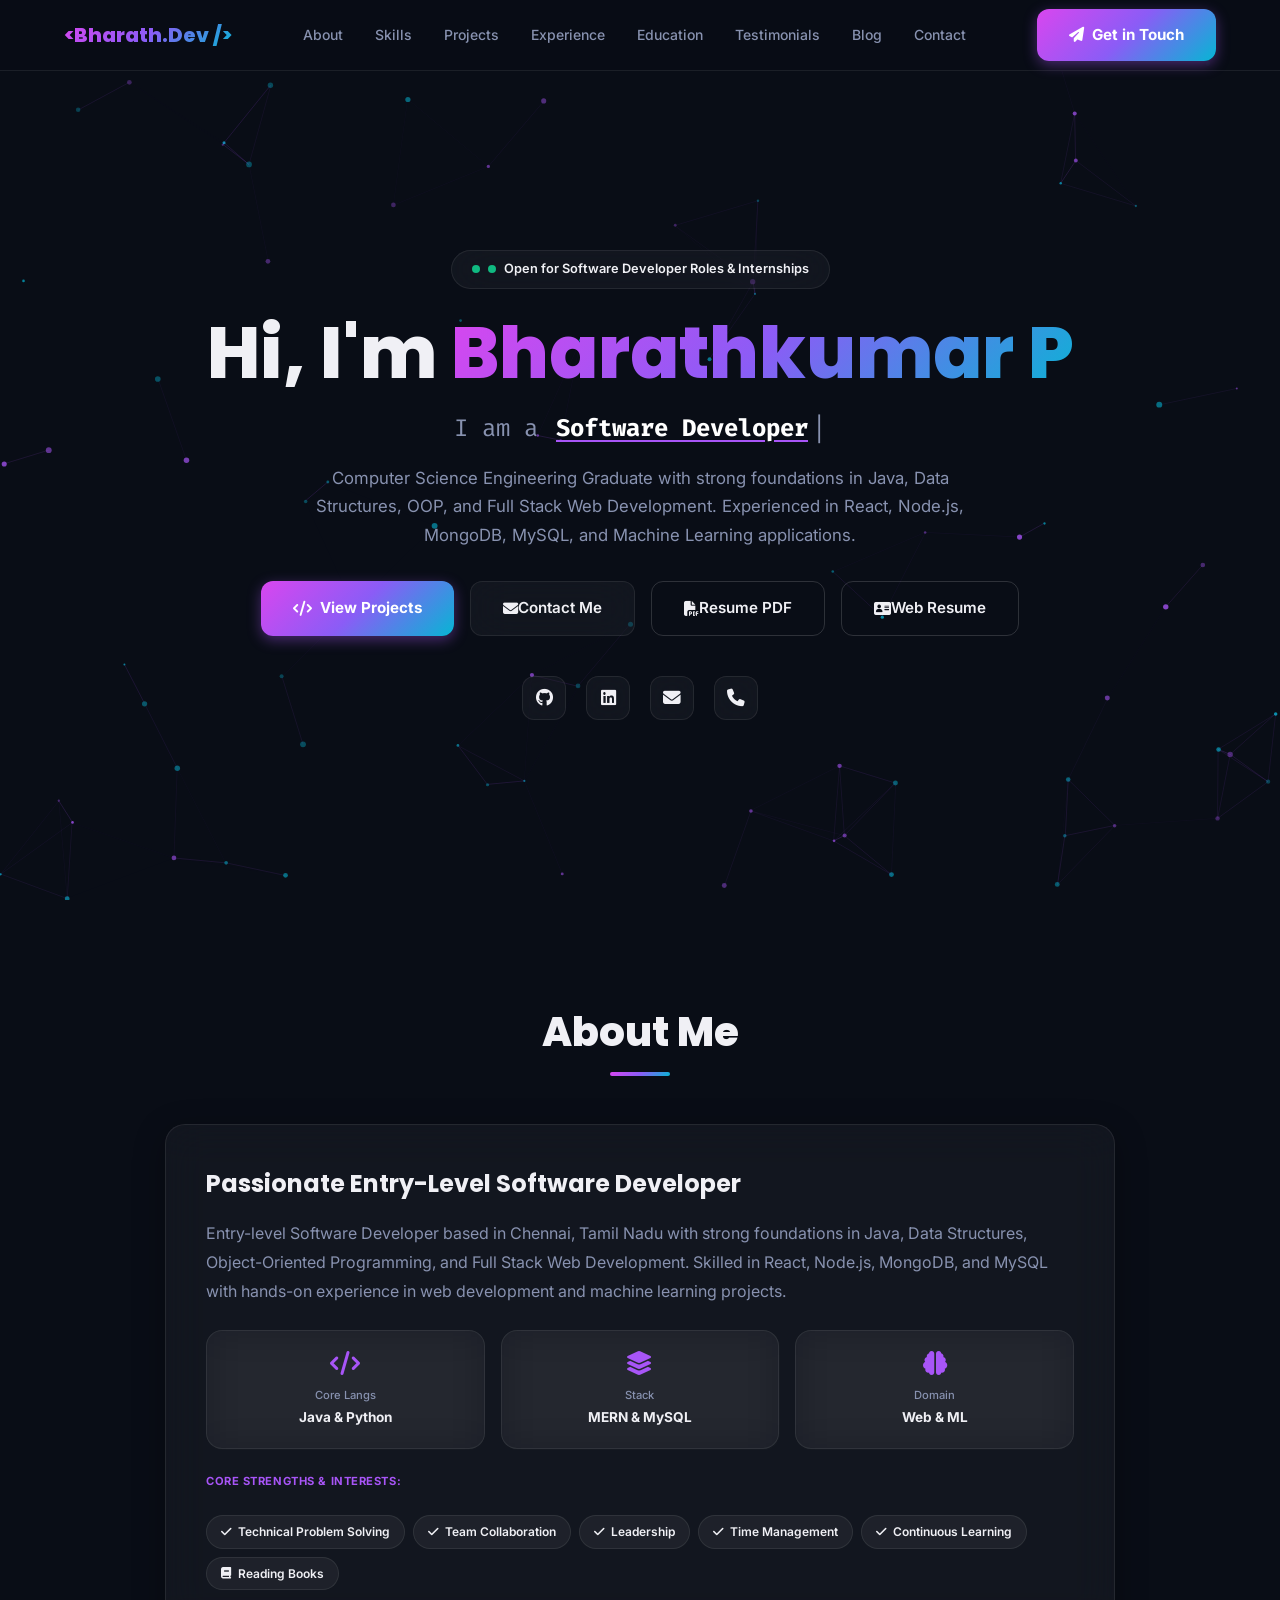
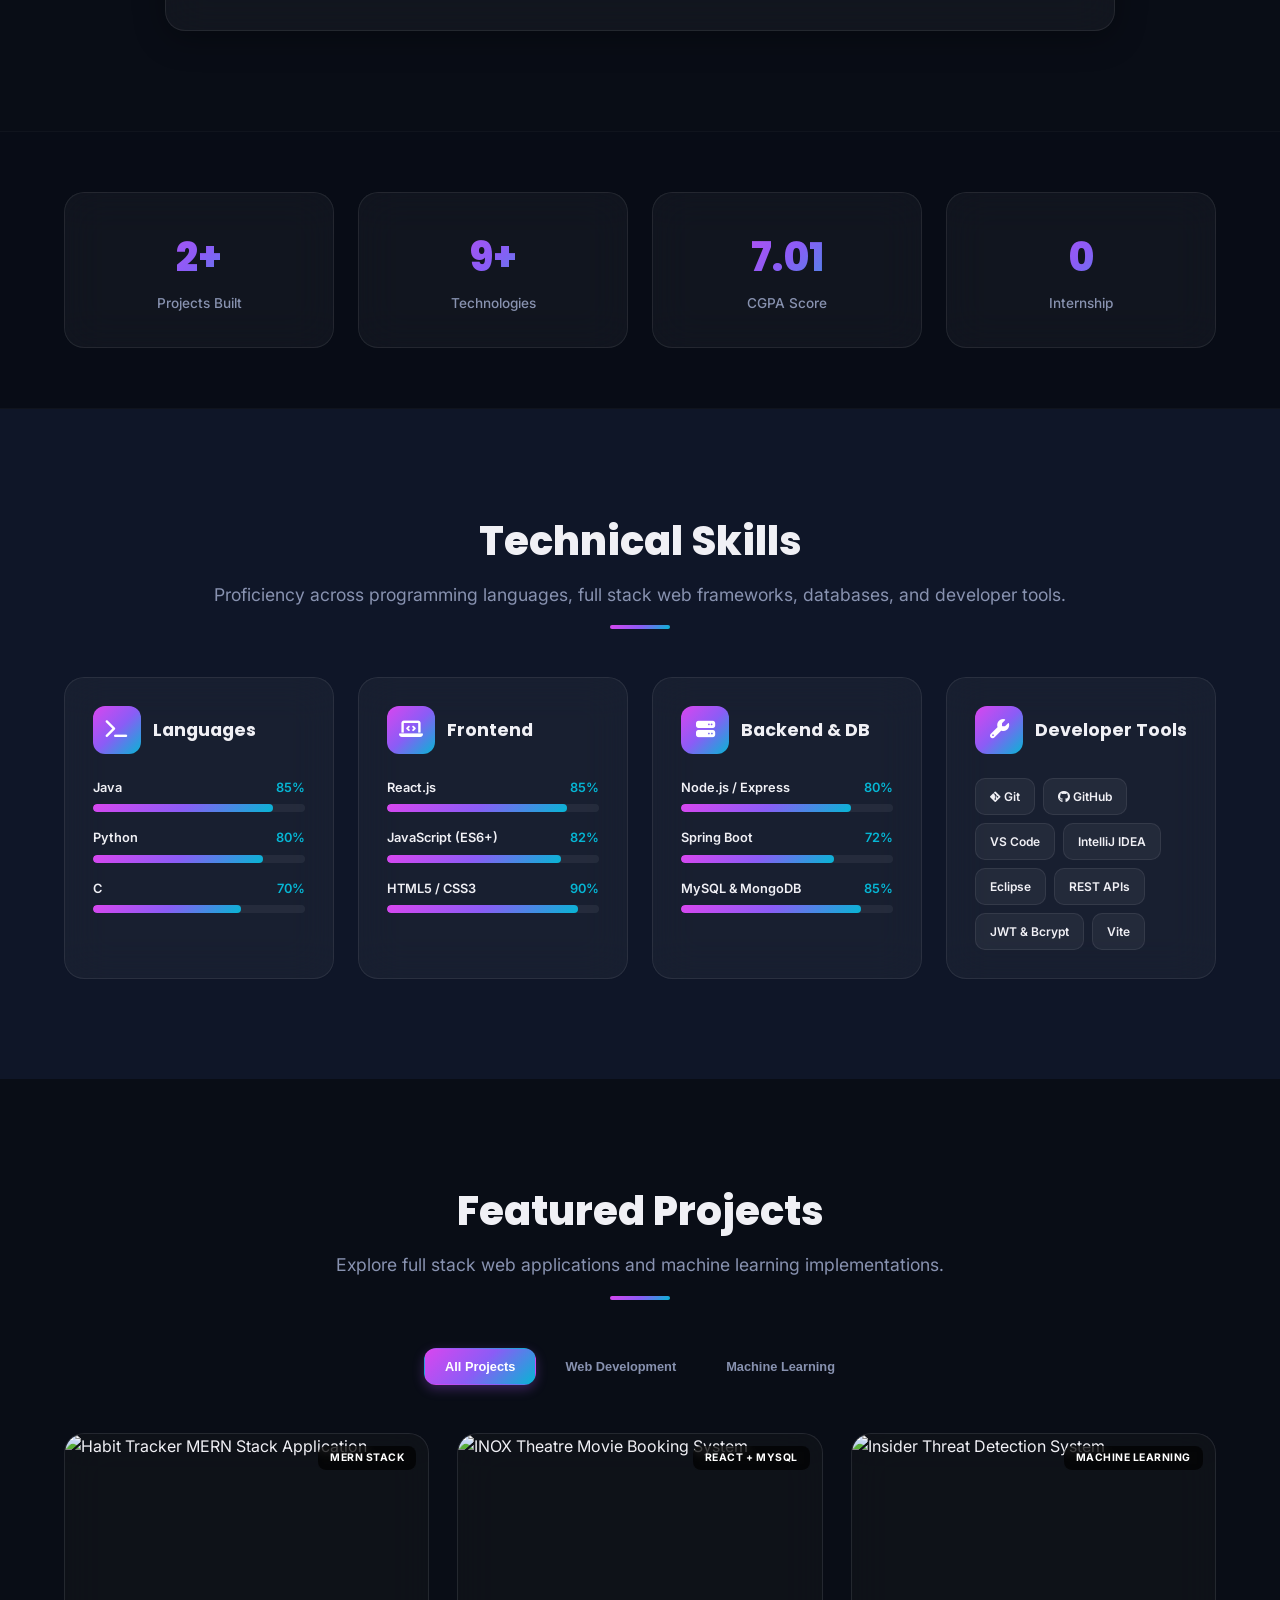
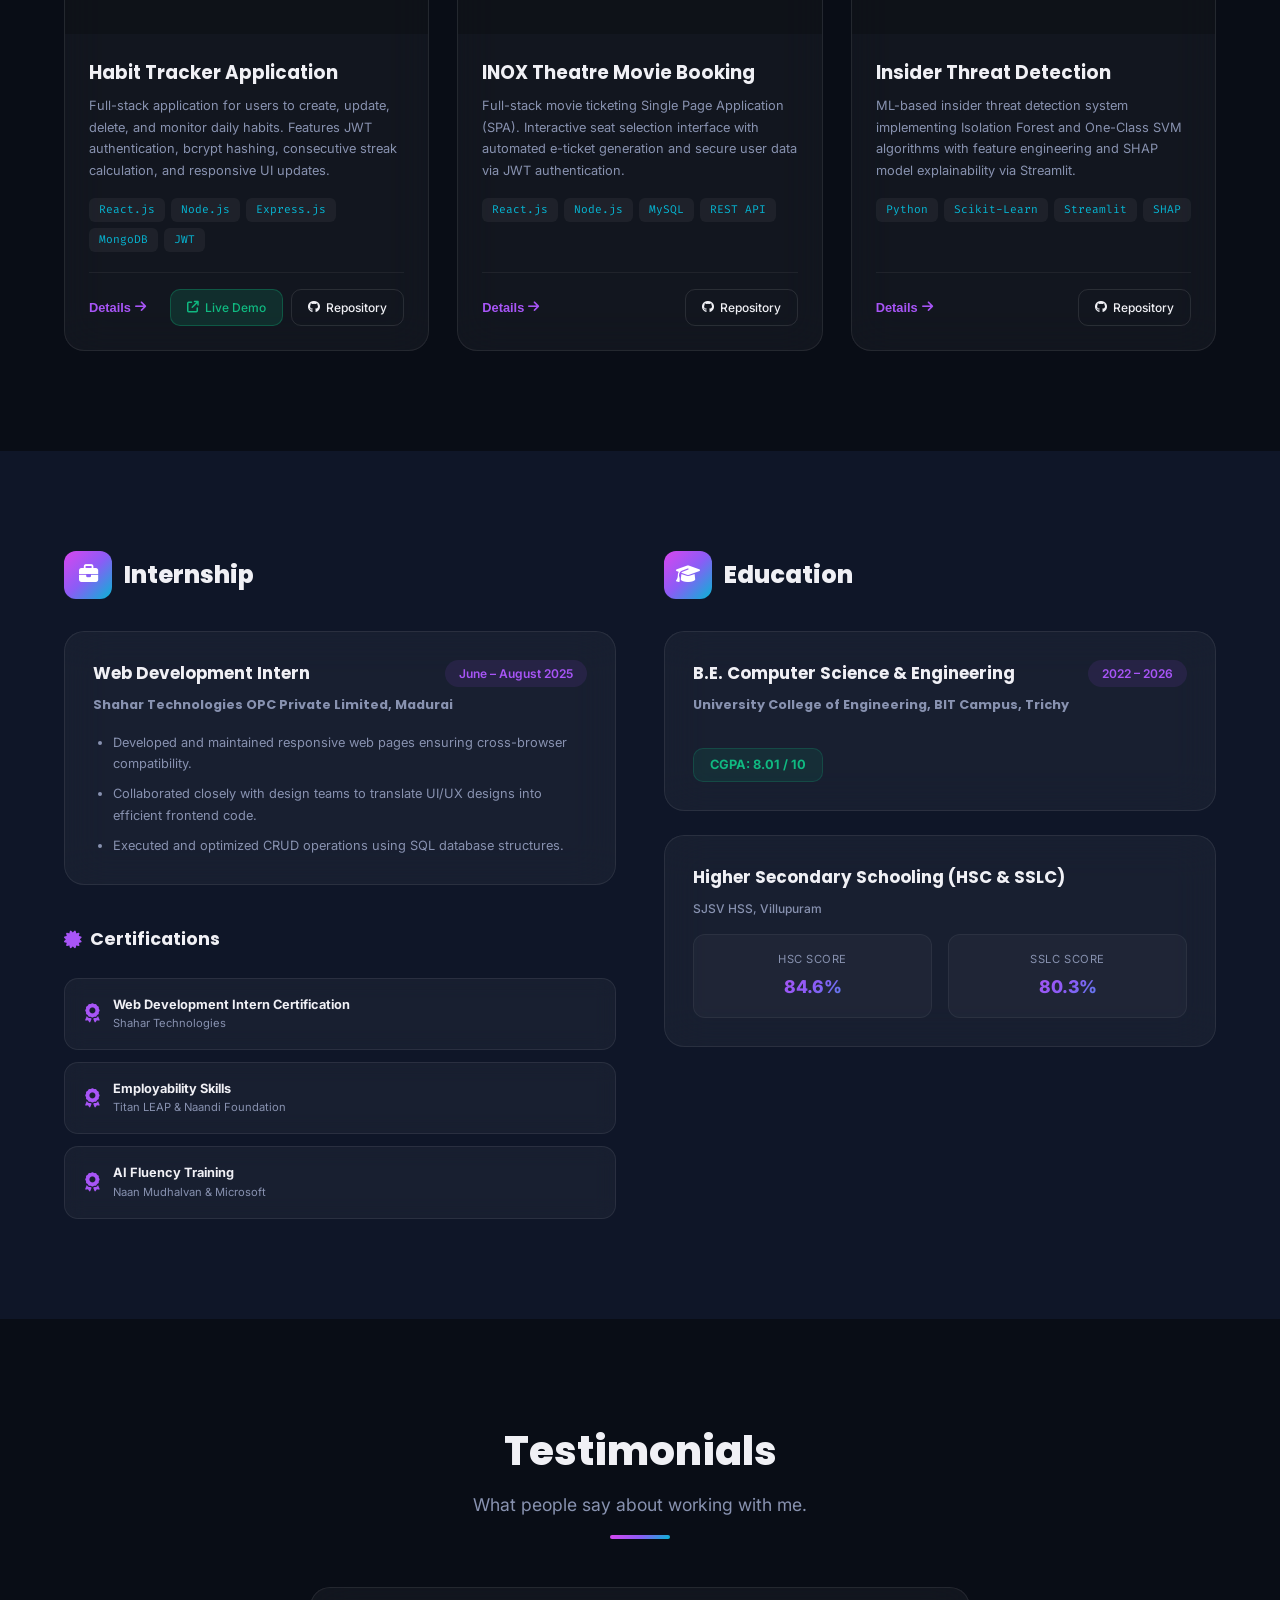
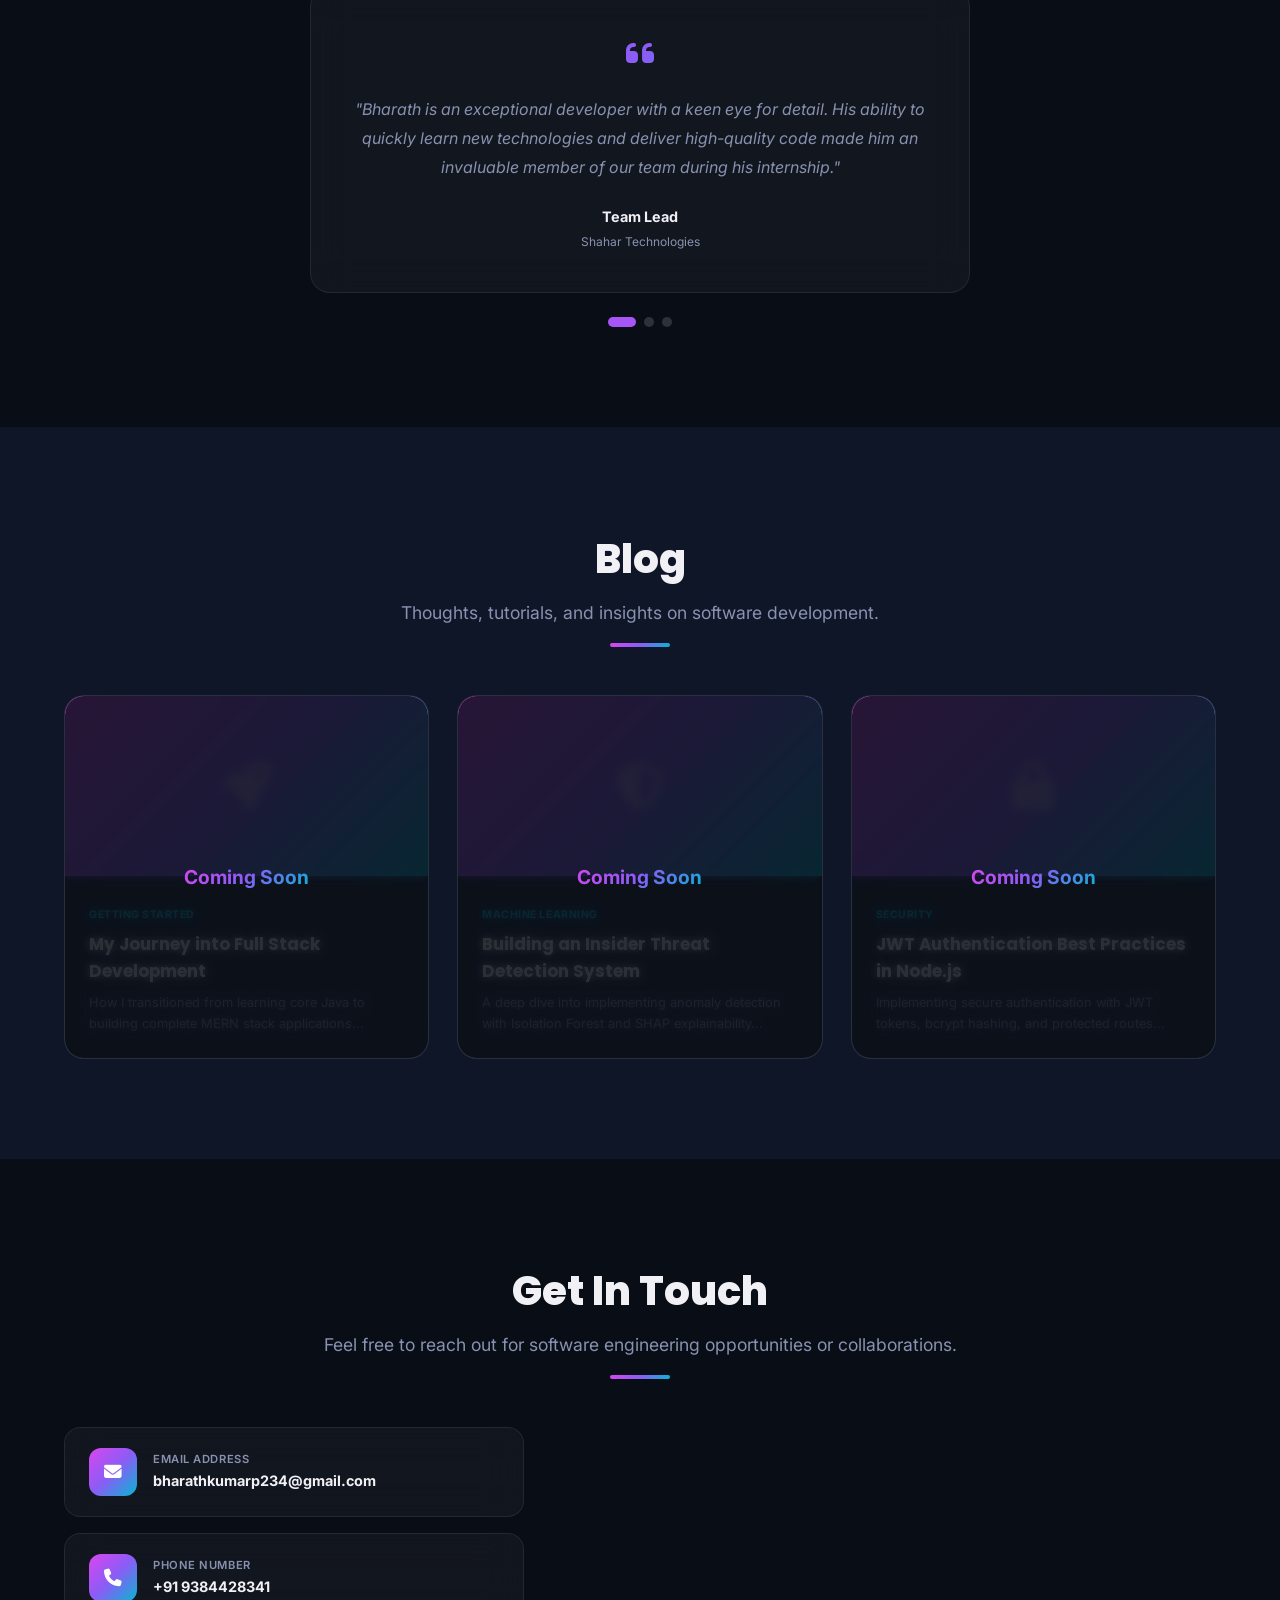
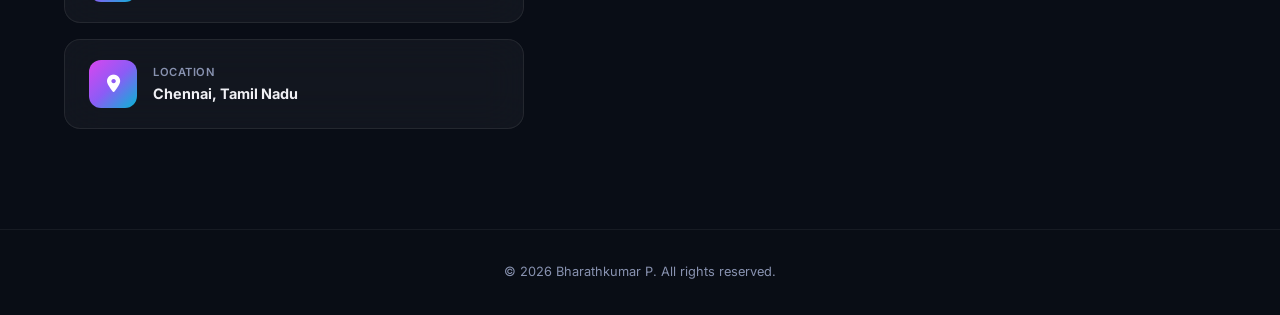
==== commit 8a4d64cb: "FORM CHANGE" ====
--- a/index.html
+++ b/index.html
@@ -667,33 +667,6 @@
                     </div>
                 </div>
 
-                <div class="reveal-right">
-                    <form id="contact-form" class="contact-form" action="https://formsubmit.co/bharathkumarp234@gmail.com" method="POST">
-                        <input type="hidden" name="_captcha" value="false">
-                        <input type="hidden" name="_template" value="table">
-                        <div class="form-row">
-                            <div class="form-group">
-                                <label for="contact-name">Your Name</label>
-                                <input type="text" id="contact-name" name="name" required placeholder="John Doe">
-                            </div>
-                            <div class="form-group">
-                                <label for="contact-email">Your Email</label>
-                                <input type="email" id="contact-email" name="email" required placeholder="john@example.com">
-                            </div>
-                        </div>
-                        <div class="form-group">
-                            <label for="contact-subject">Subject</label>
-                            <input type="text" id="contact-subject" name="_subject" required placeholder="Software Engineer Position">
-                        </div>
-                        <div class="form-group">
-                            <label for="contact-message">Message</label>
-                            <textarea id="contact-message" name="message" rows="4" required placeholder="Hello Bharath, I'd like to discuss an opportunity..."></textarea>
-                        </div>
-                        <button type="submit" class="form-submit-btn">
-                            <i class="fa-solid fa-paper-plane"></i> Send Message
-                        </button>
-                    </form>
-                </div>
             </div>
         </div>
     </section>
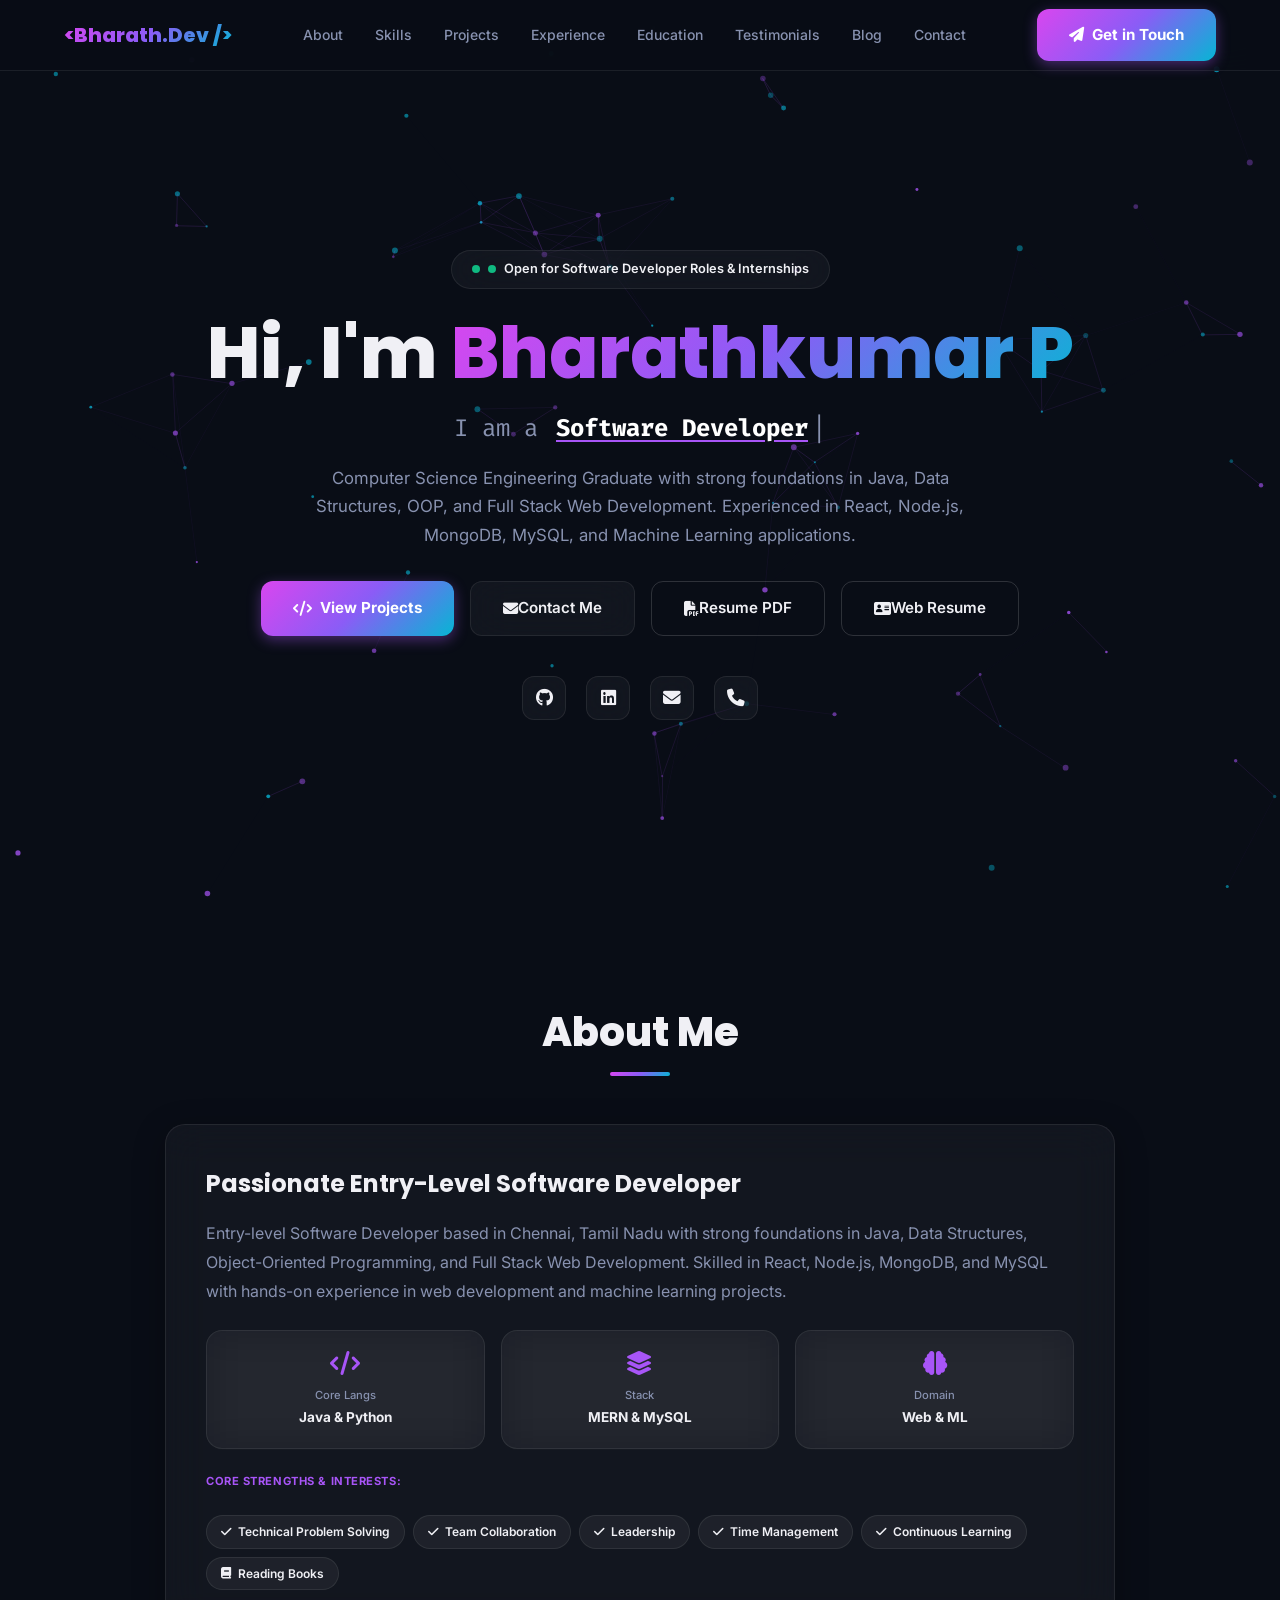
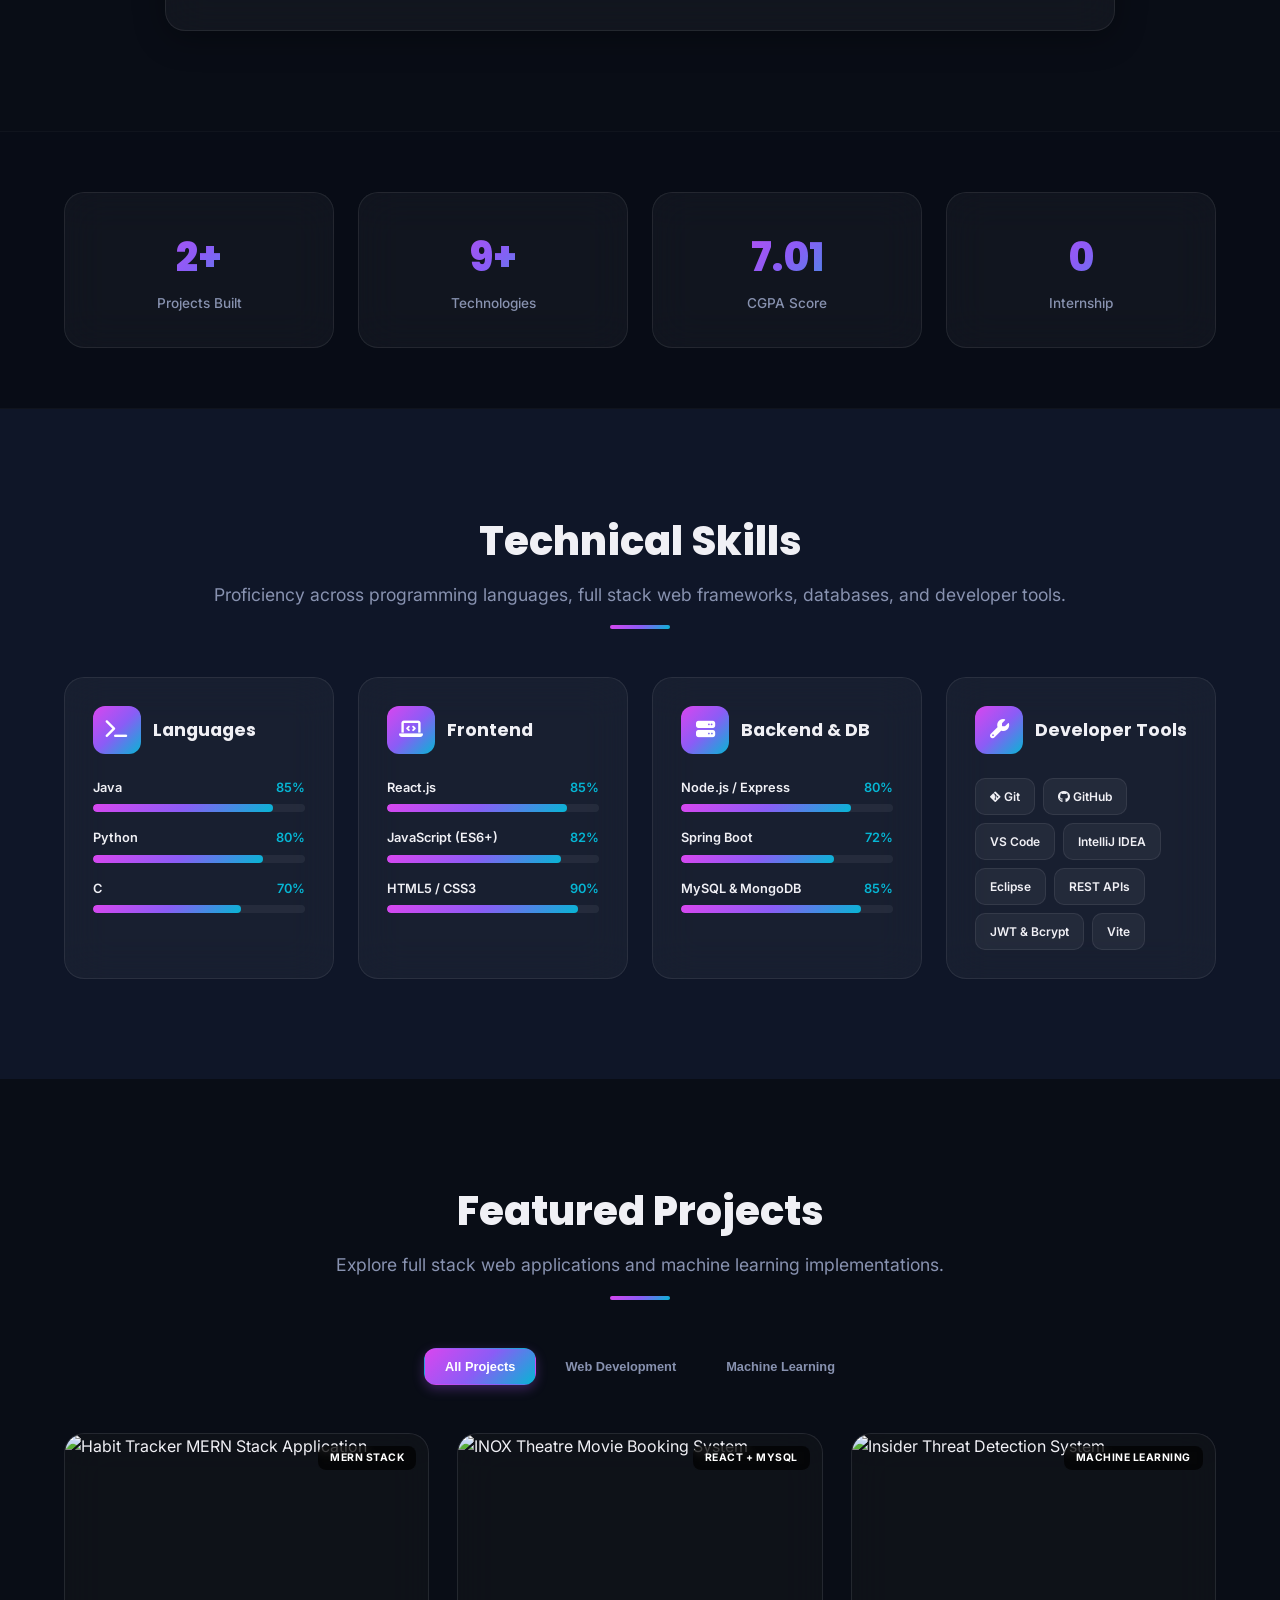
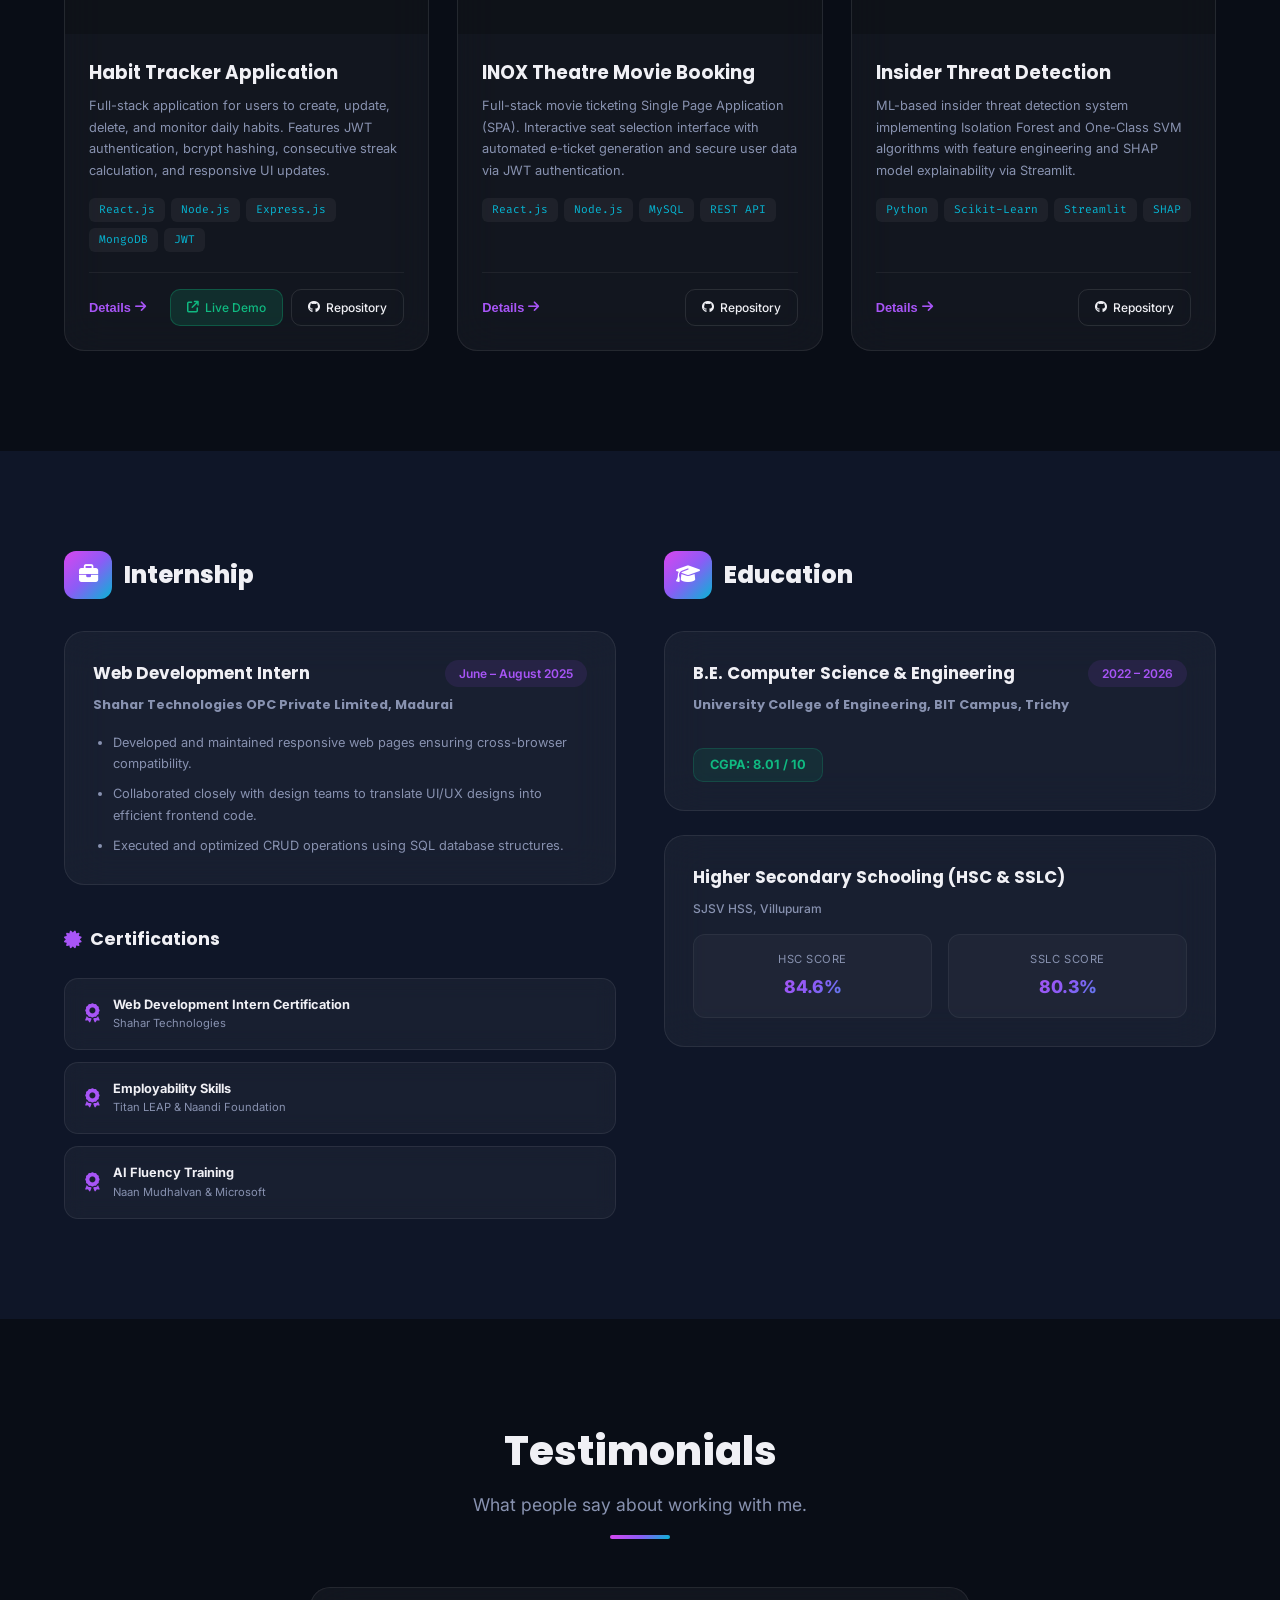
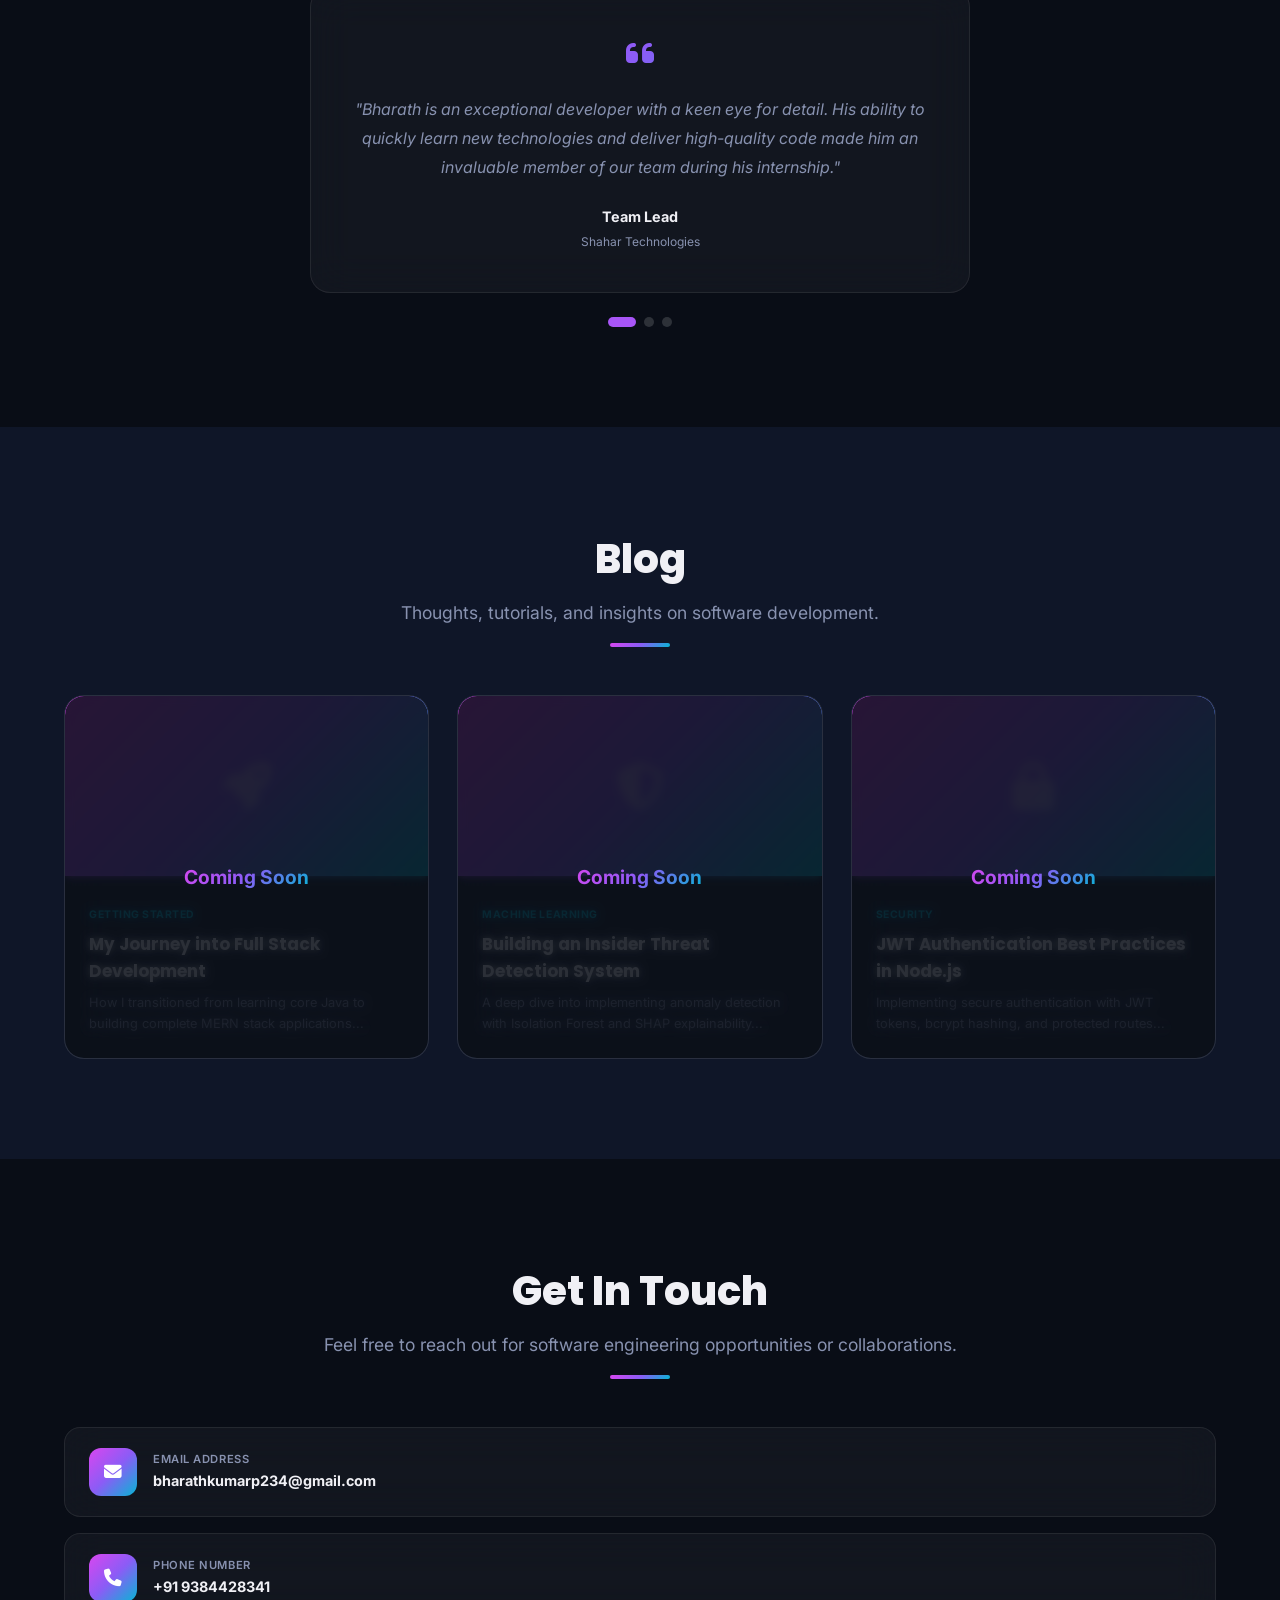
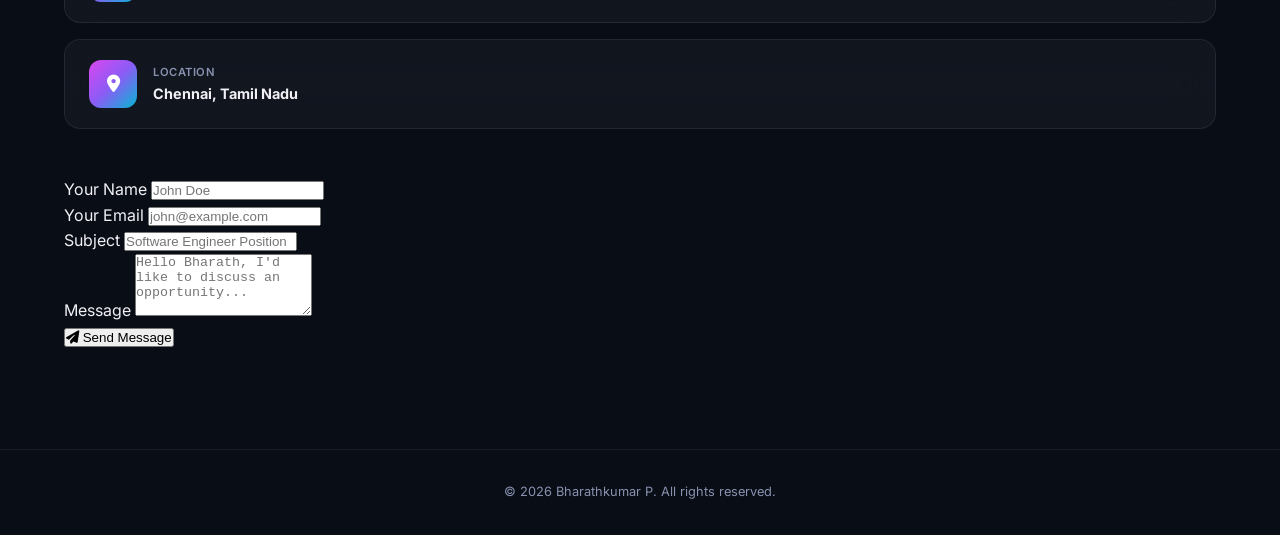
==== commit 6e7341c8: "UPGRADE" ====
--- a/index.html
+++ b/index.html
@@ -667,6 +667,33 @@
                     </div>
                 </div>
 
+                <div class="reveal-right">
+                    <form id="contact-form" class="contact-form" action="https://formsubmit.co/el/rurunu" method="POST">
+                        <input type="hidden" name="_captcha" value="false">
+                        <input type="hidden" name="_template" value="table">
+                        <div class="form-row">
+                            <div class="form-group">
+                                <label for="contact-name">Your Name</label>
+                                <input type="text" id="contact-name" name="name" required placeholder="John Doe">
+                            </div>
+                            <div class="form-group">
+                                <label for="contact-email">Your Email</label>
+                                <input type="email" id="contact-email" name="email" required placeholder="john@example.com">
+                            </div>
+                        </div>
+                        <div class="form-group">
+                            <label for="contact-subject">Subject</label>
+                            <input type="text" id="contact-subject" name="_subject" required placeholder="Software Engineer Position">
+                        </div>
+                        <div class="form-group">
+                            <label for="contact-message">Message</label>
+                            <textarea id="contact-message" name="message" rows="4" required placeholder="Hello Bharath, I'd like to discuss an opportunity..."></textarea>
+                        </div>
+                        <button type="submit" class="form-submit-btn">
+                            <i class="fa-solid fa-paper-plane"></i> Send Message
+                        </button>
+                    </form>
+                </div>
             </div>
         </div>
     </section>
--- a/index.css
+++ b/index.css
@@ -1297,7 +1297,7 @@
 /* 14. Contact Section */
 .contact-grid {
     display: grid;
-    grid-template-columns: 5fr 7fr;
+    grid-template-columns: 1fr;
     gap: 48px;
 }
 
@@ -1355,86 +1355,6 @@
     font-size: 0.9rem;
     font-weight: 700;
     color: var(--text-main);
-}
-
-.contact-form {
-    background: var(--card-bg);
-    backdrop-filter: blur(20px);
-    border: var(--card-border);
-    padding: 36px;
-    border-radius: var(--radius-cards);
-}
-
-.form-row {
-    display: grid;
-    grid-template-columns: repeat(2, 1fr);
-    gap: 20px;
-    margin-bottom: 20px;
-}
-
-.form-group {
-    display: flex;
-    flex-direction: column;
-    gap: 8px;
-    margin-bottom: 20px;
-}
-
-.form-row .form-group {
-    margin-bottom: 0;
-}
-
-.form-group label {
-    font-size: 0.75rem;
-    font-weight: 600;
-    color: var(--text-main);
-}
-
-.form-group input, 
-.form-group textarea {
-    background: rgba(0, 0, 0, 0.3);
-    border: 1px solid rgba(255, 255, 255, 0.08);
-    border-radius: 12px;
-    padding: 14px 18px;
-    color: #ffffff;
-    font-size: 0.875rem;
-    font-family: inherit;
-    transition: all 0.3s ease;
-    outline: none;
-}
-
-.form-group input:focus, 
-.form-group textarea:focus {
-    border-color: var(--accent-solid);
-    box-shadow: 0 0 0 2px rgba(168, 85, 247, 0.2);
-}
-
-.form-group textarea {
-    resize: none;
-    min-height: 120px;
-}
-
-.form-submit-btn {
-    width: 100%;
-    background: var(--accent-gradient);
-    color: #ffffff;
-    padding: 16px;
-    border-radius: var(--radius-buttons);
-    font-weight: 700;
-    font-size: 0.95rem;
-    border: none;
-    cursor: pointer;
-    transition: transform 0.3s ease, box-shadow 0.3s ease;
-    display: inline-flex;
-    align-items: center;
-    justify-content: center;
-    gap: 8px;
-    margin-top: 8px;
-    box-shadow: 0 4px 14px rgba(168, 85, 247, 0.3);
-}
-
-.form-submit-btn:hover {
-    transform: translateY(-2px);
-    box-shadow: 0 6px 20px rgba(168, 85, 247, 0.5);
 }
 
 .typing-highlight {
@@ -1691,10 +1611,6 @@
         padding: 60px 0;
     }
     
-    .form-row {
-        grid-template-columns: 1fr;
-    }
-    
     .about-highlights {
         grid-template-columns: repeat(2, 1fr);
     }
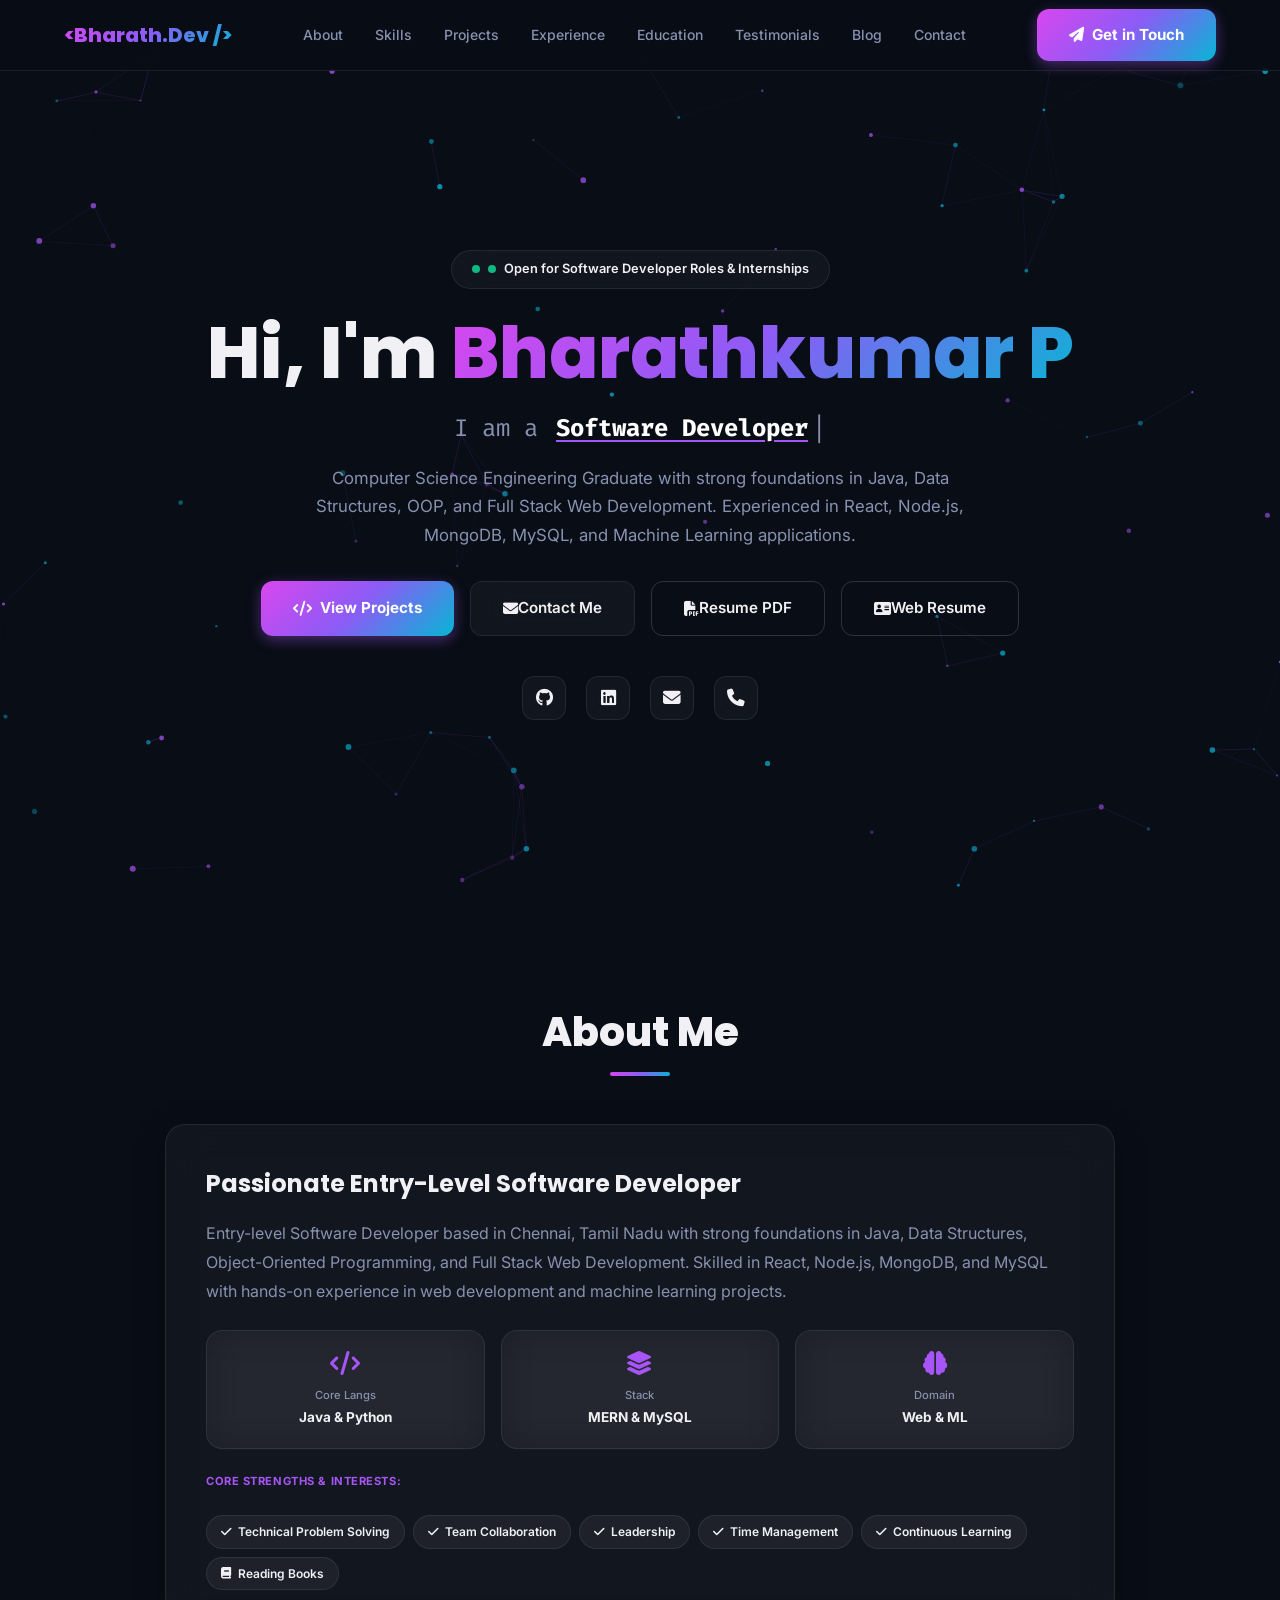
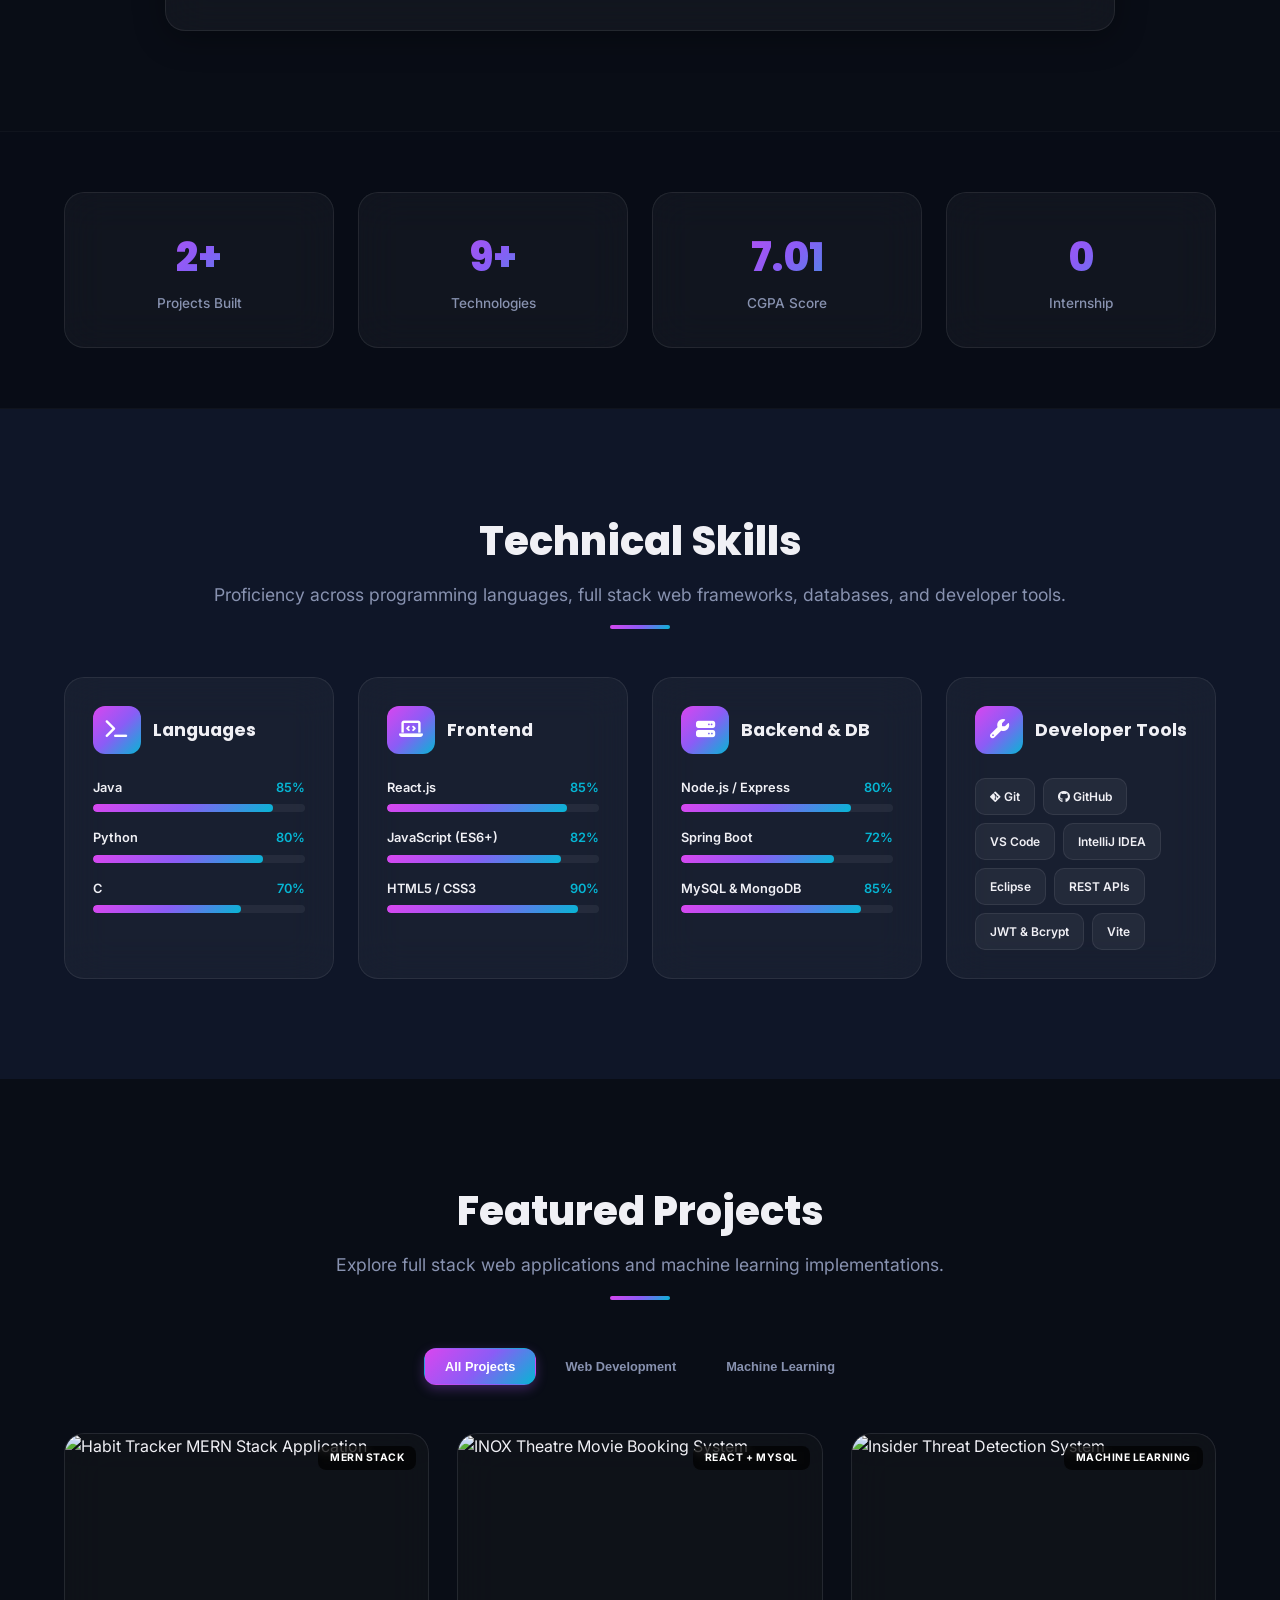
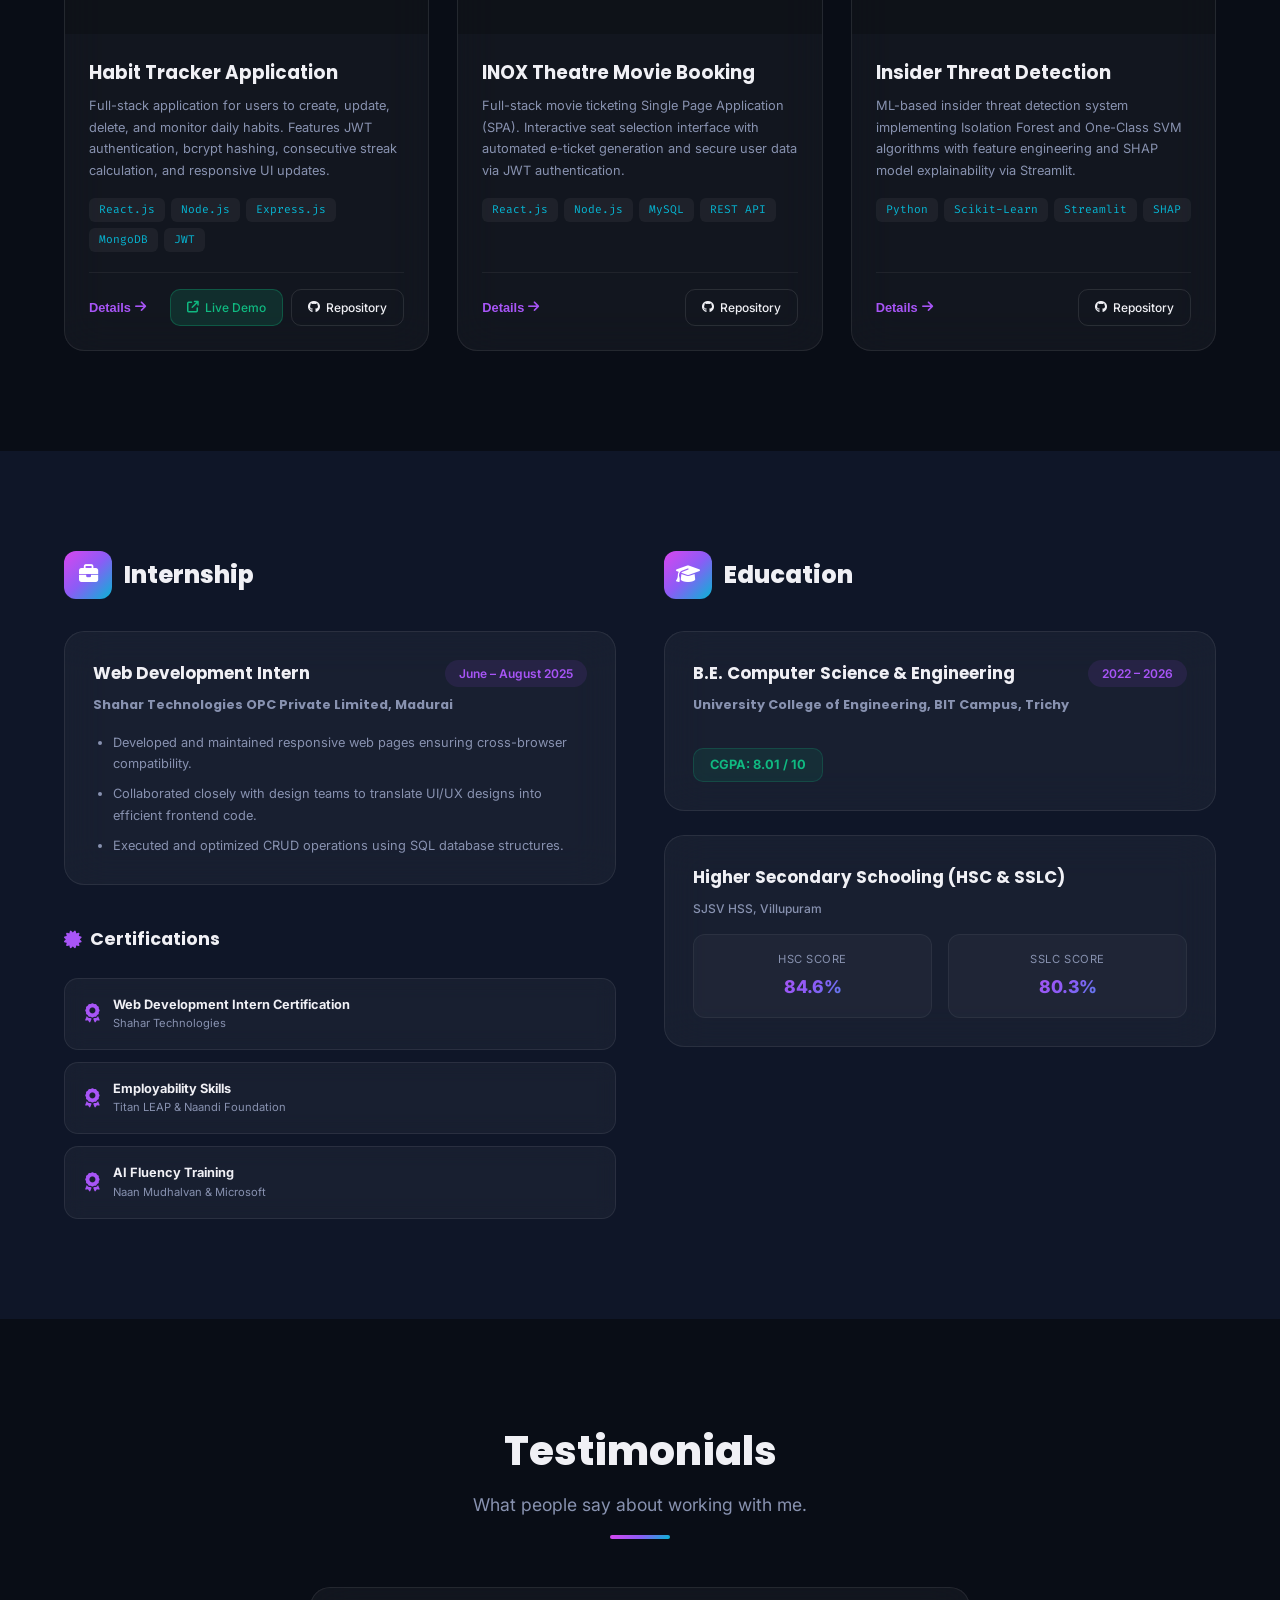
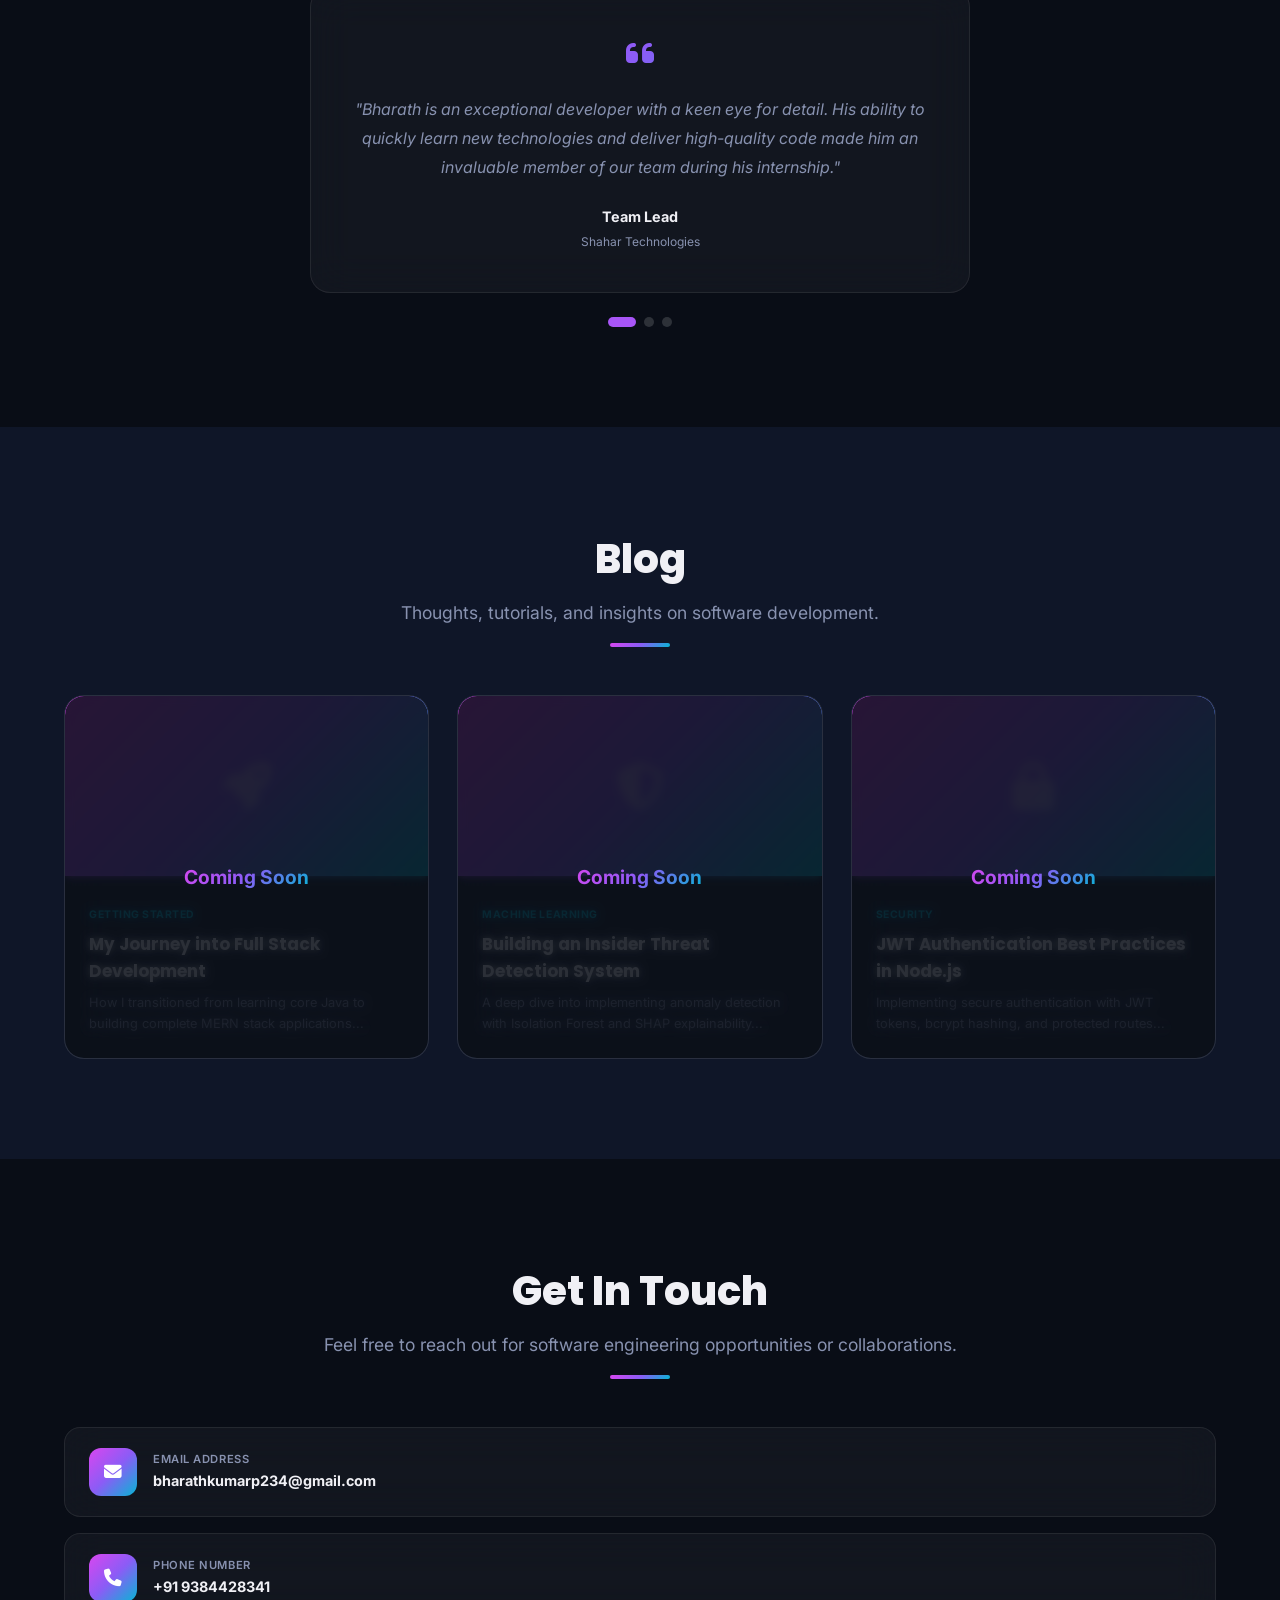
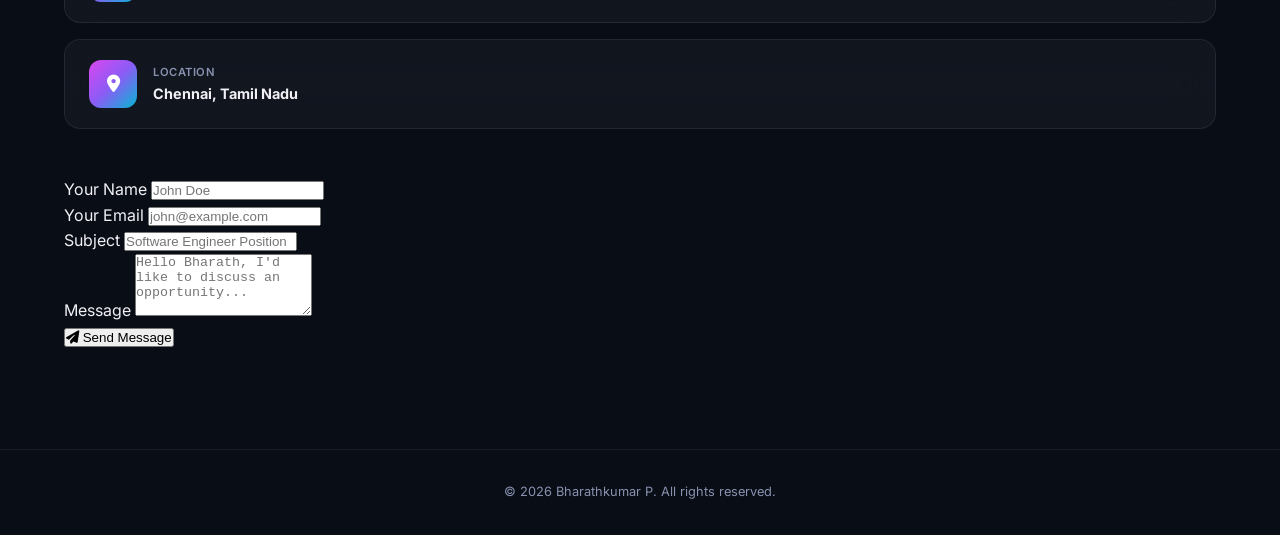
==== commit 20da28c6: "upgrade" ====
--- a/index.html
+++ b/index.html
@@ -721,7 +721,7 @@
     </button>
 
     <!-- ==================== SCRIPTS ==================== -->
-    <script src="script.js"></script>
+    <script src="script.js?v=3"></script>
 
 </body>
 </html>
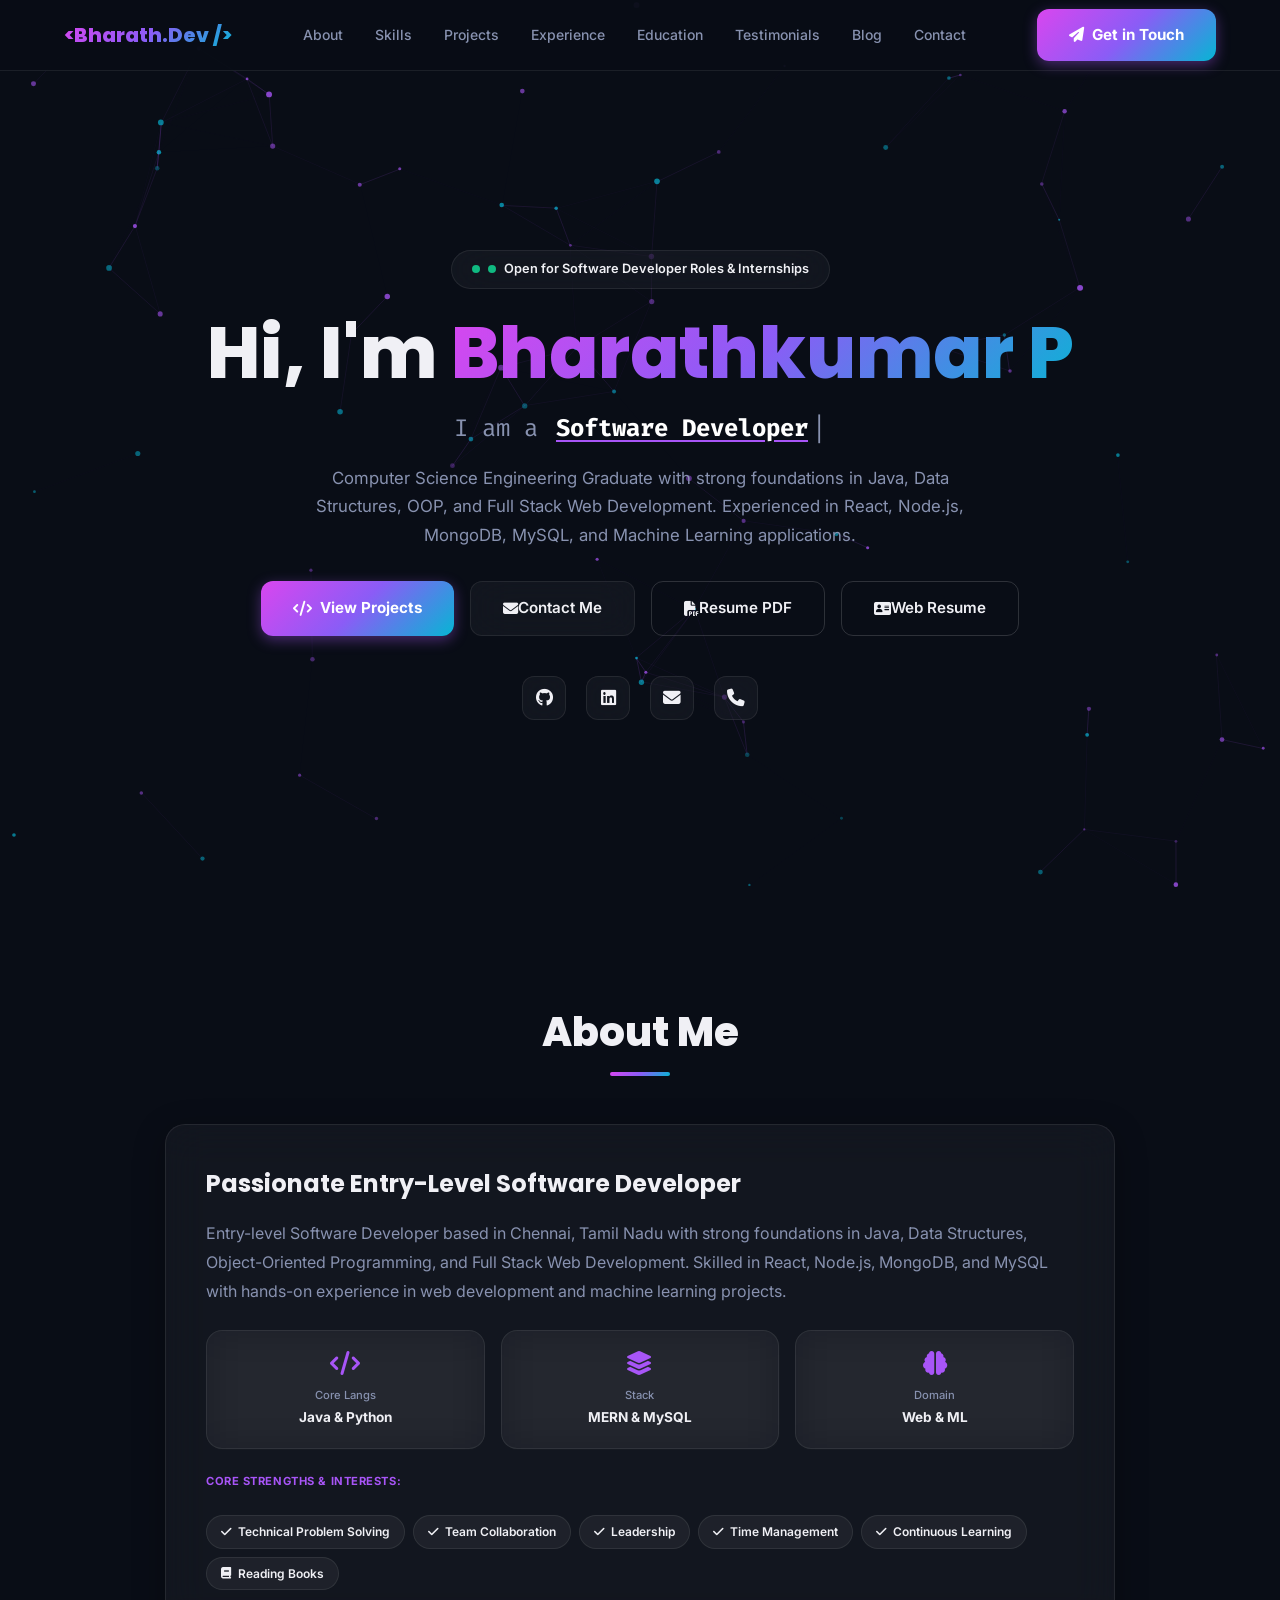
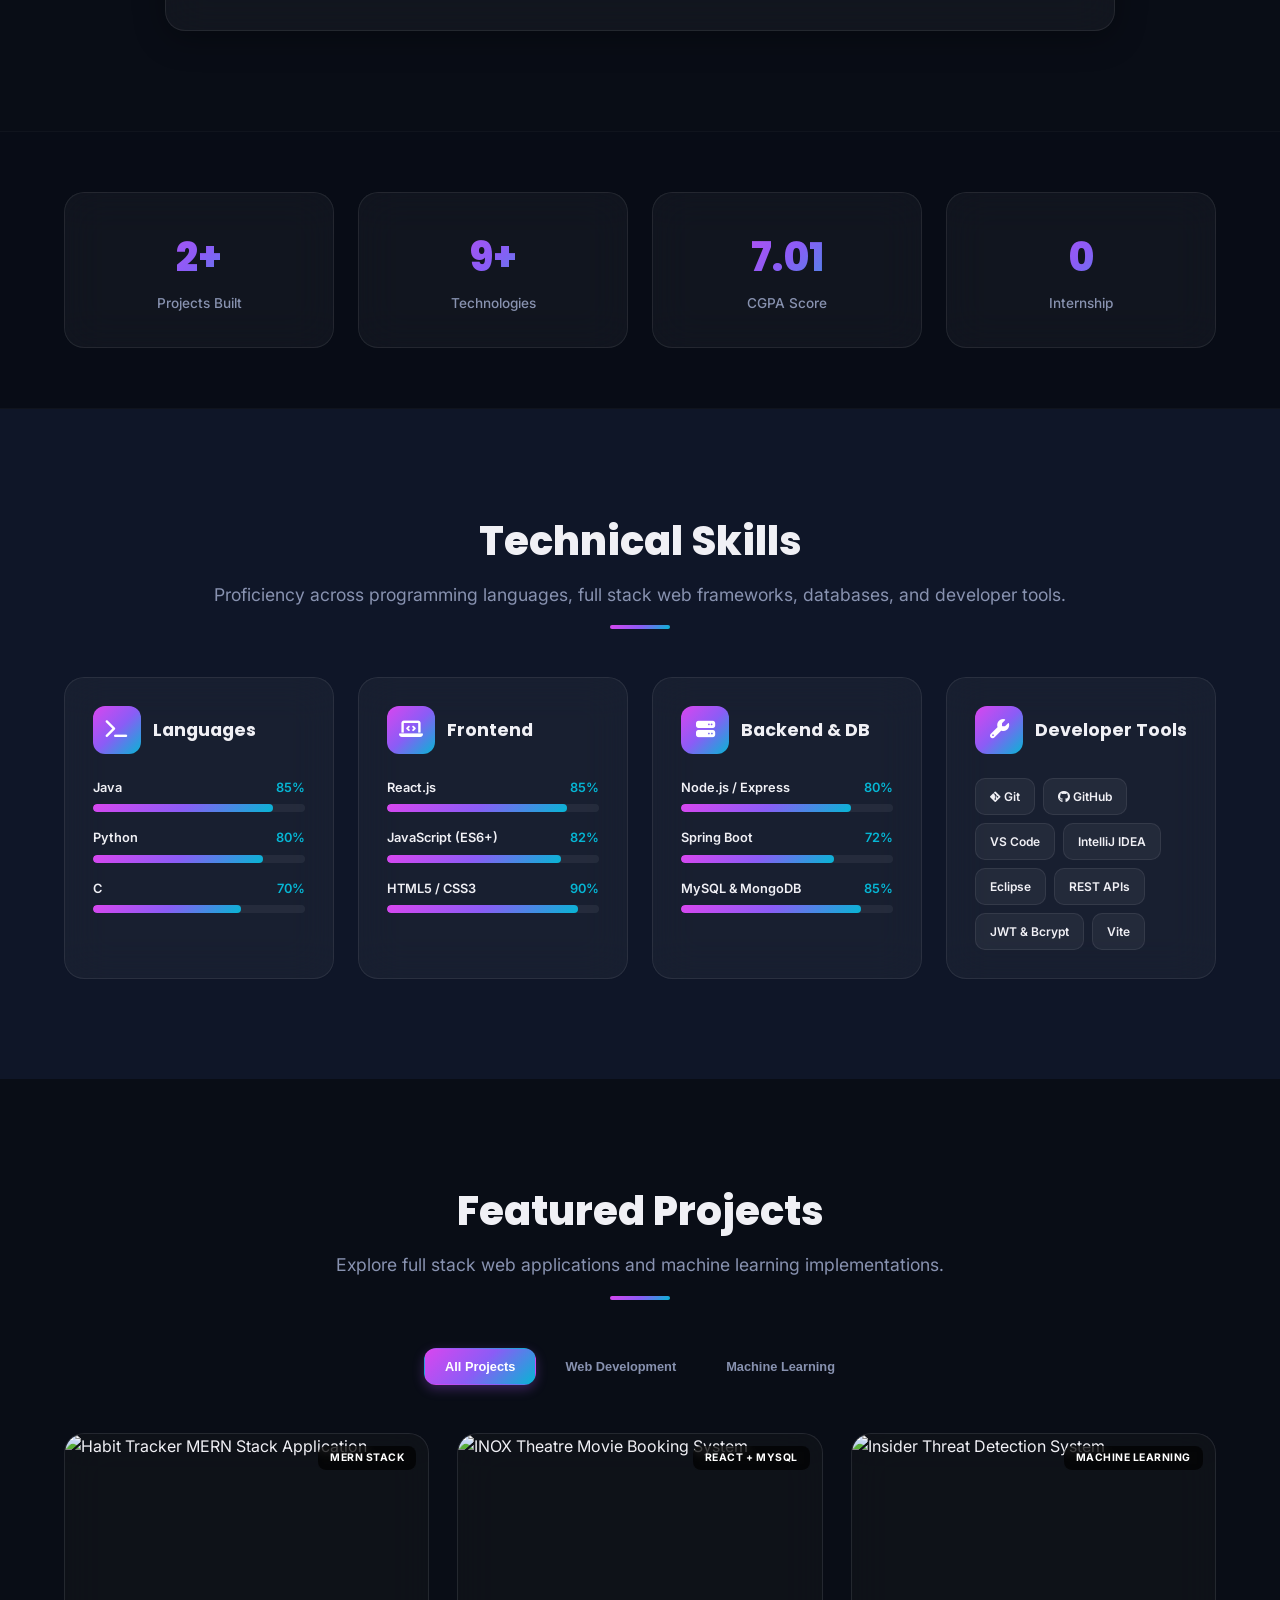
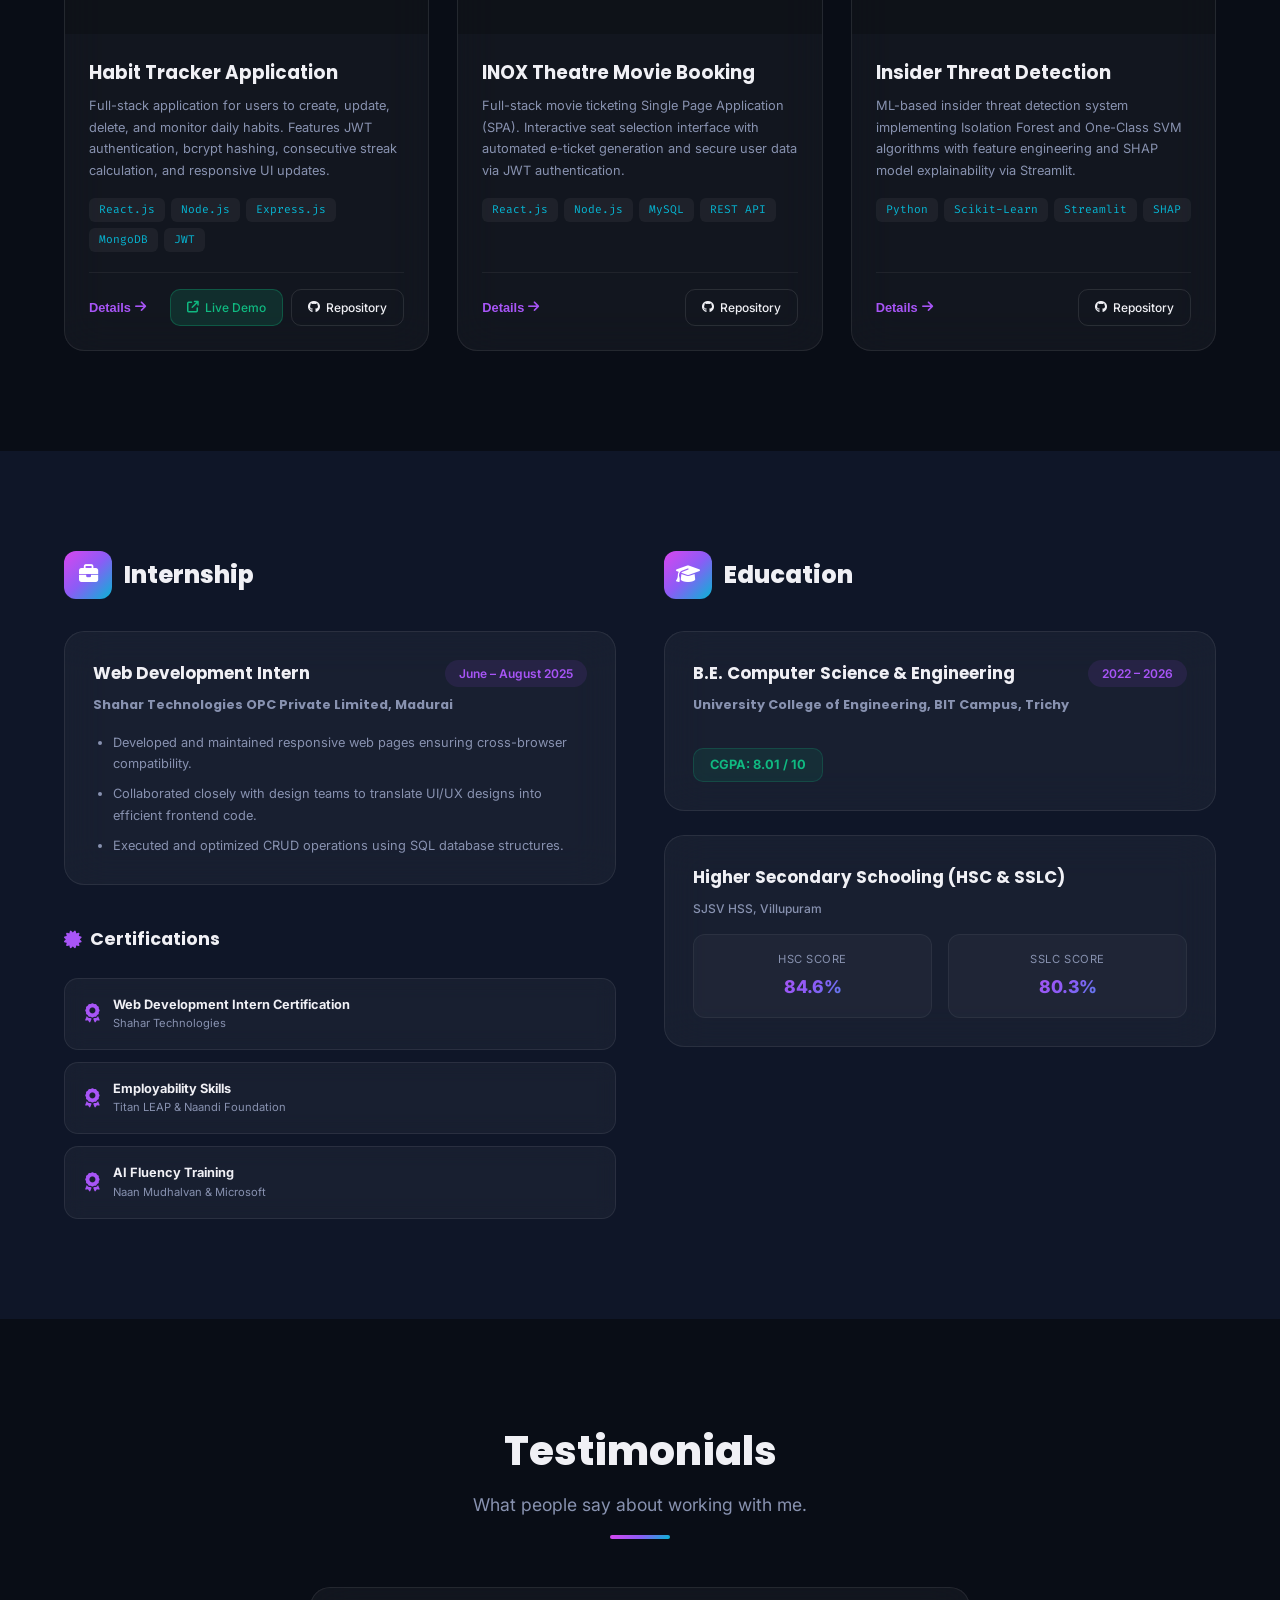
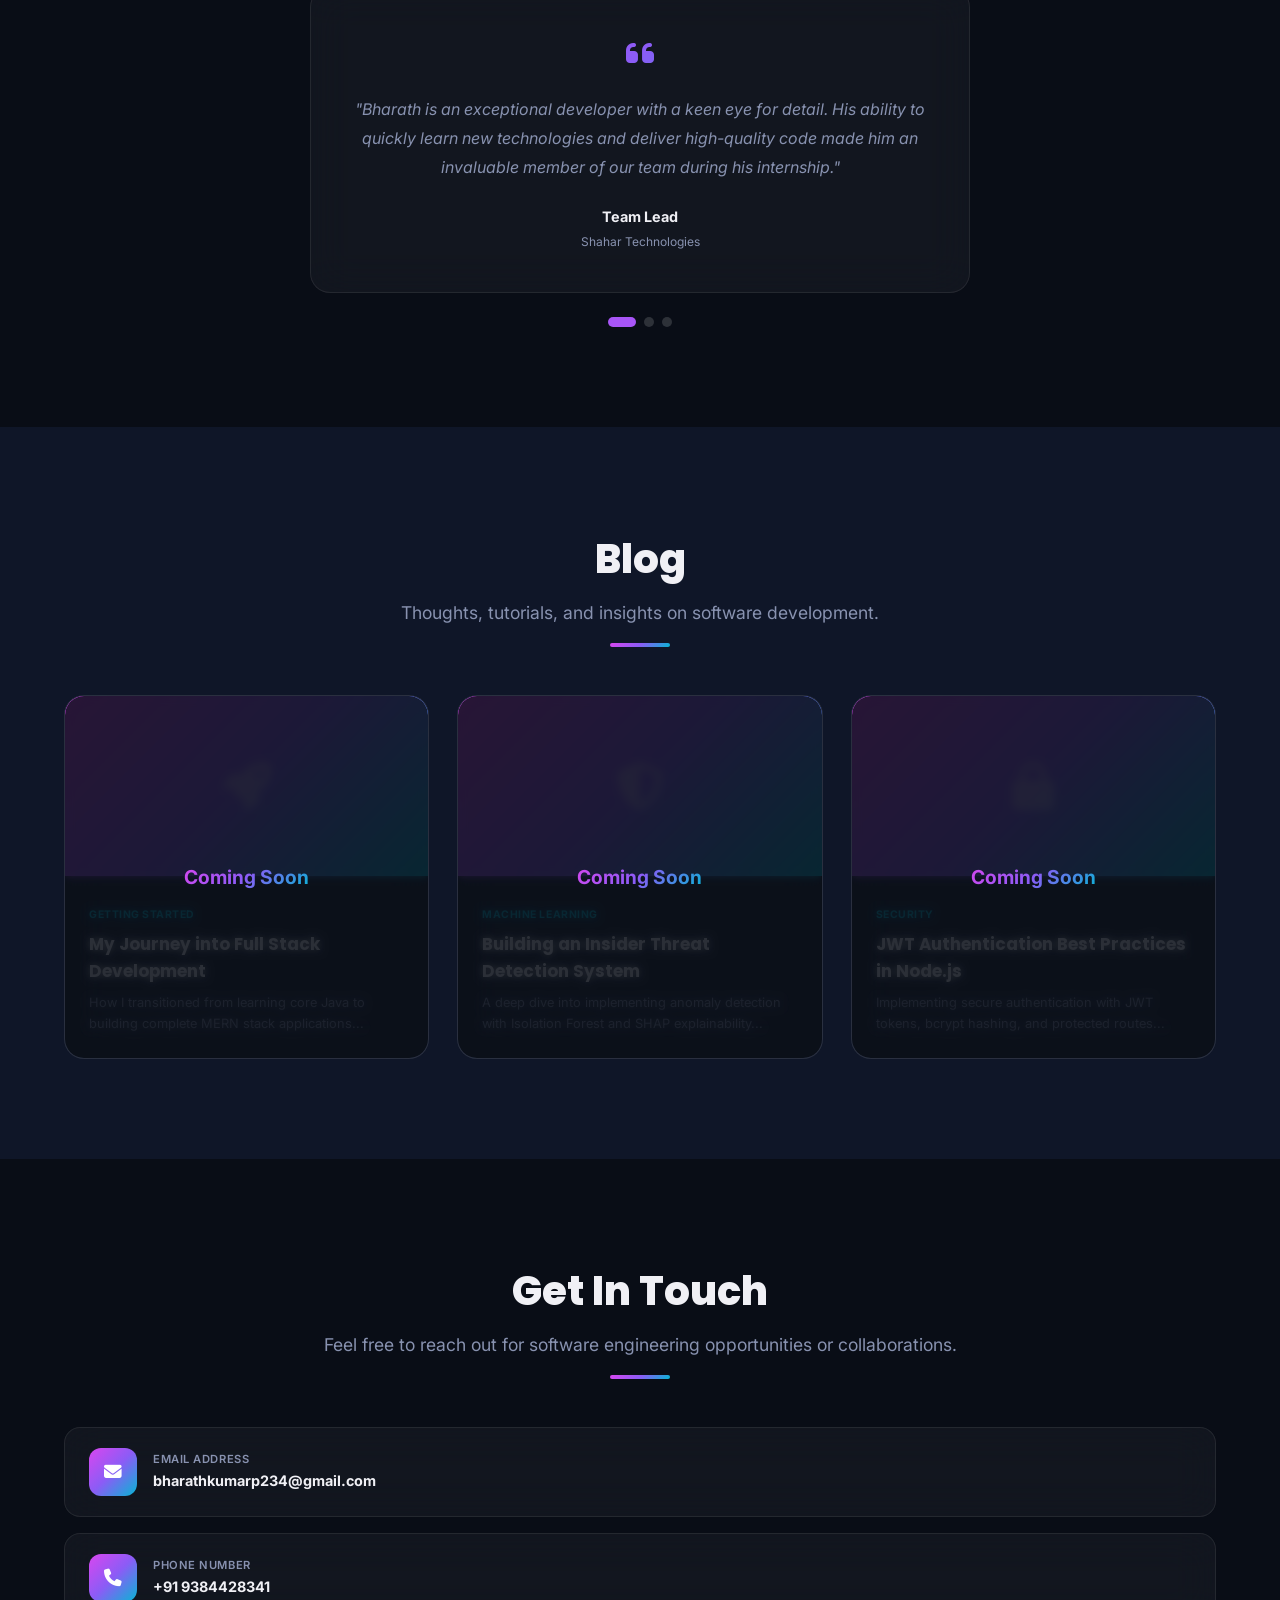
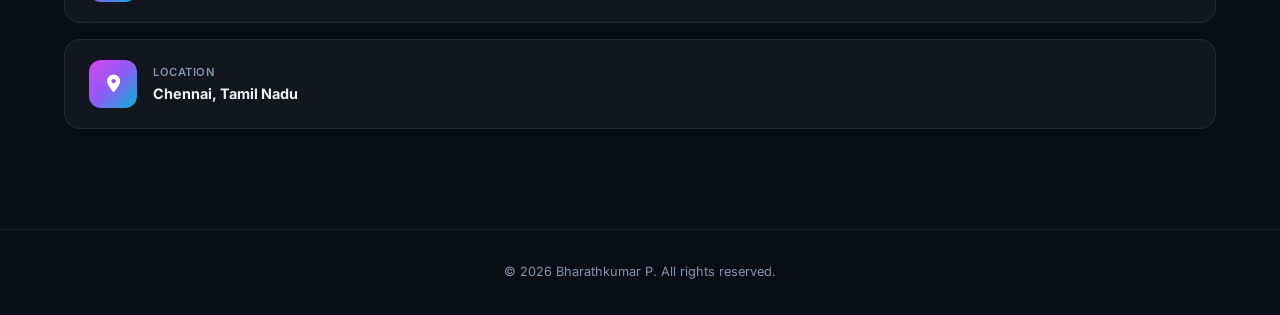
==== commit 3d2963e5: "CHANGES" ====
--- a/index.html
+++ b/index.html
@@ -667,33 +667,6 @@
                     </div>
                 </div>
 
-                <div class="reveal-right">
-                    <form id="contact-form" class="contact-form" action="https://formsubmit.co/el/rurunu" method="POST">
-                        <input type="hidden" name="_captcha" value="false">
-                        <input type="hidden" name="_template" value="table">
-                        <div class="form-row">
-                            <div class="form-group">
-                                <label for="contact-name">Your Name</label>
-                                <input type="text" id="contact-name" name="name" required placeholder="John Doe">
-                            </div>
-                            <div class="form-group">
-                                <label for="contact-email">Your Email</label>
-                                <input type="email" id="contact-email" name="email" required placeholder="john@example.com">
-                            </div>
-                        </div>
-                        <div class="form-group">
-                            <label for="contact-subject">Subject</label>
-                            <input type="text" id="contact-subject" name="_subject" required placeholder="Software Engineer Position">
-                        </div>
-                        <div class="form-group">
-                            <label for="contact-message">Message</label>
-                            <textarea id="contact-message" name="message" rows="4" required placeholder="Hello Bharath, I'd like to discuss an opportunity..."></textarea>
-                        </div>
-                        <button type="submit" class="form-submit-btn">
-                            <i class="fa-solid fa-paper-plane"></i> Send Message
-                        </button>
-                    </form>
-                </div>
             </div>
         </div>
     </section>
